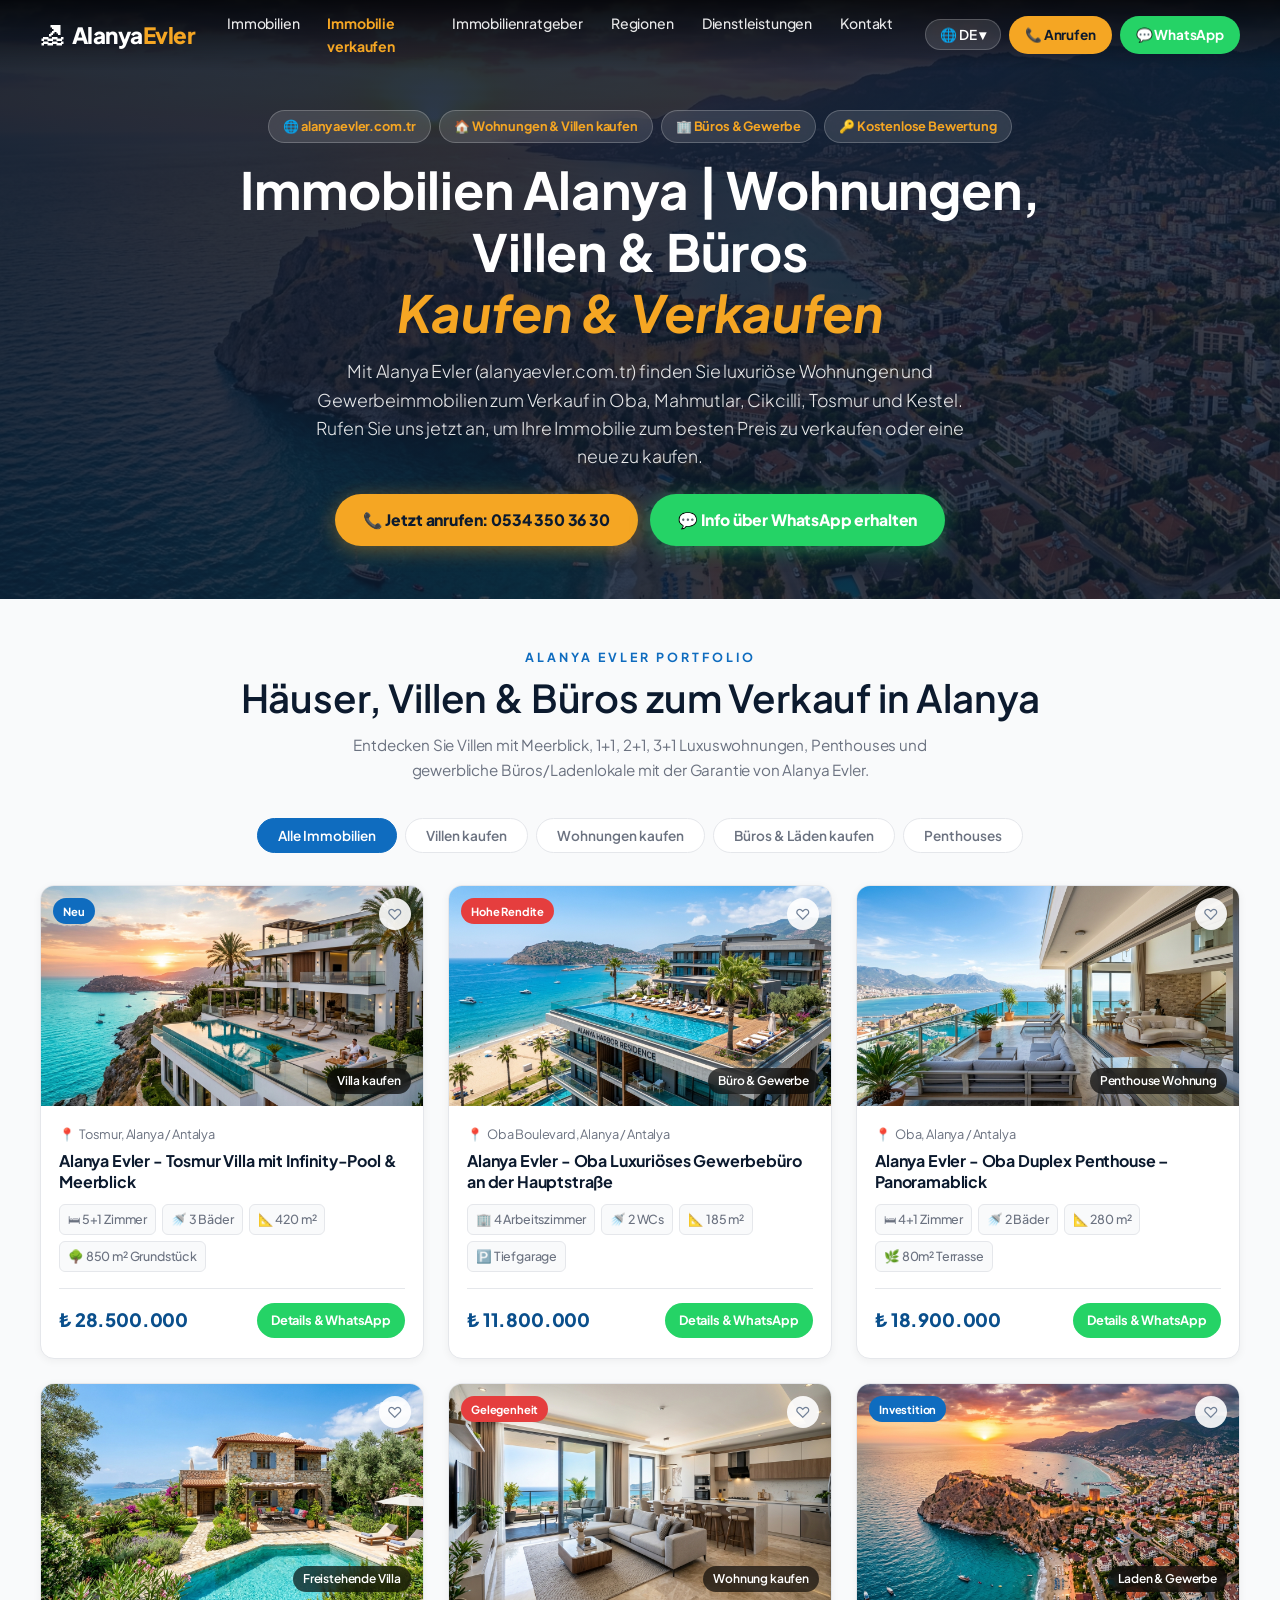
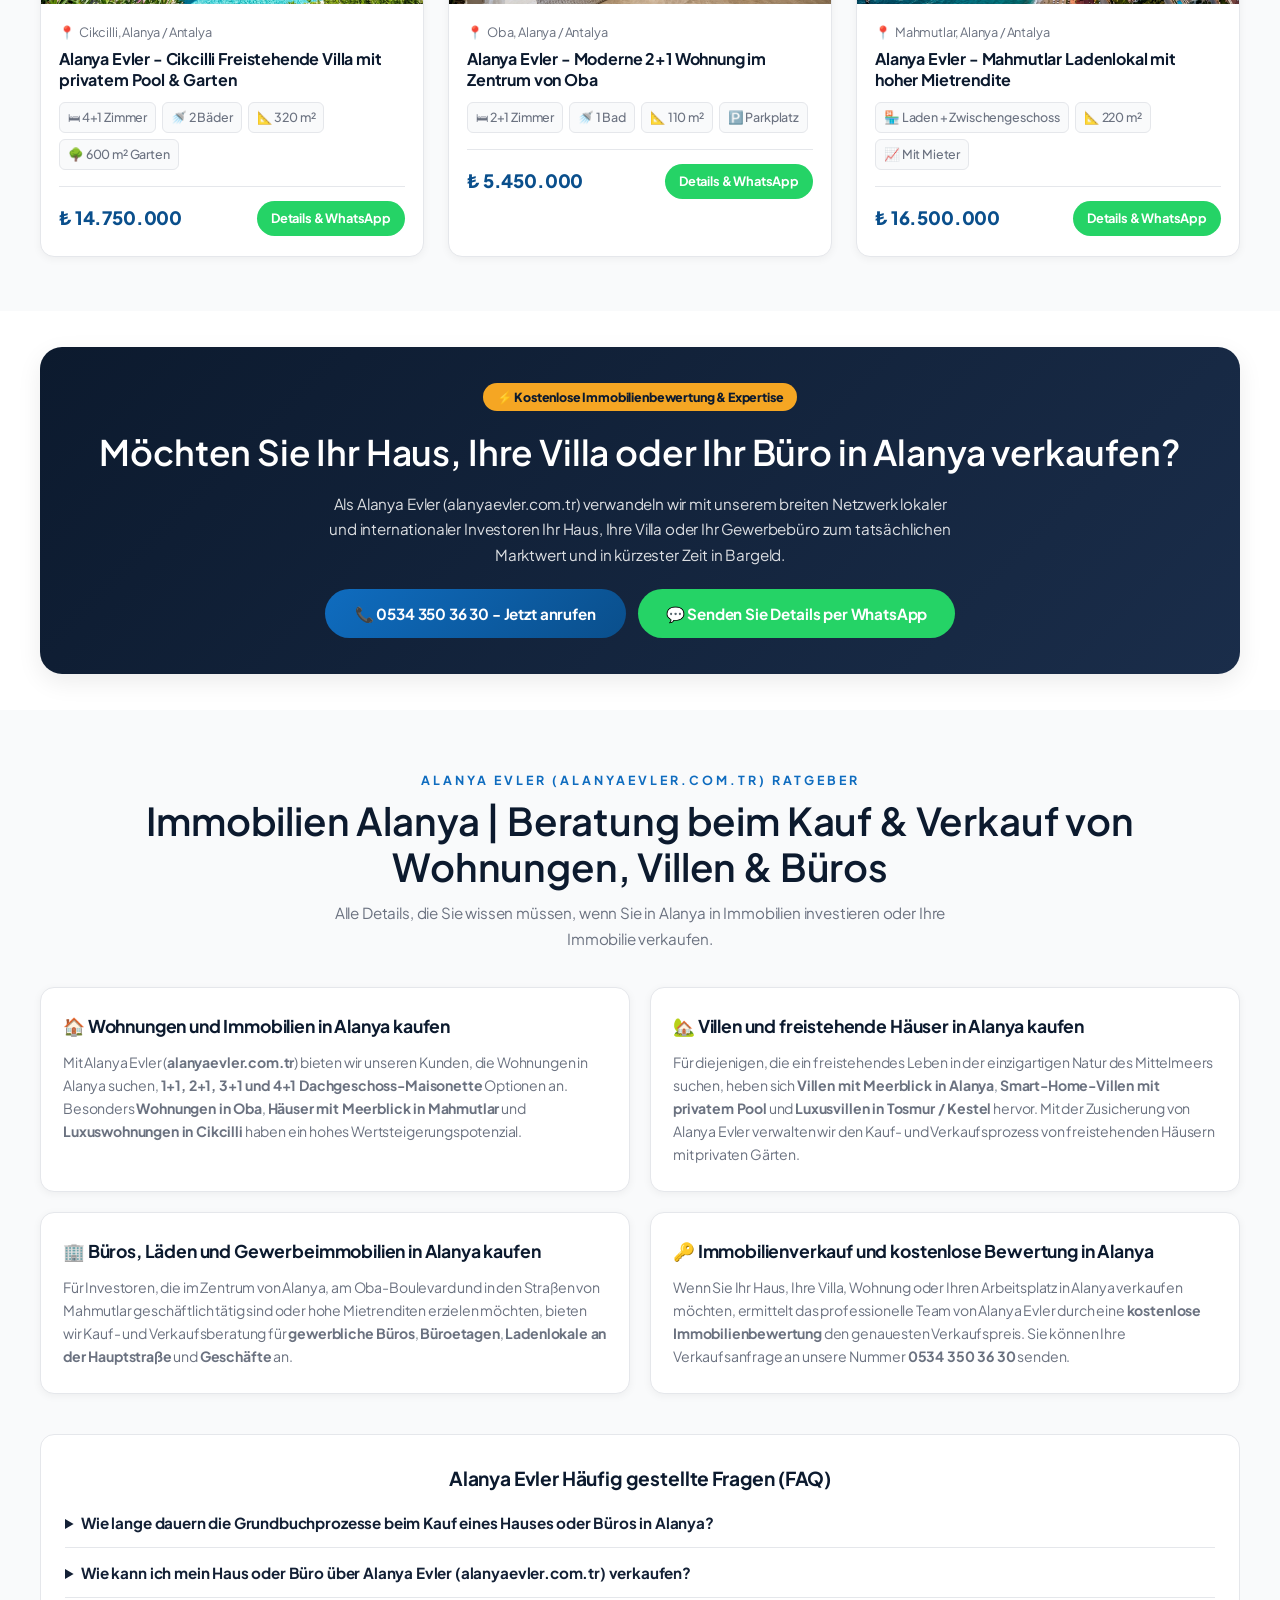
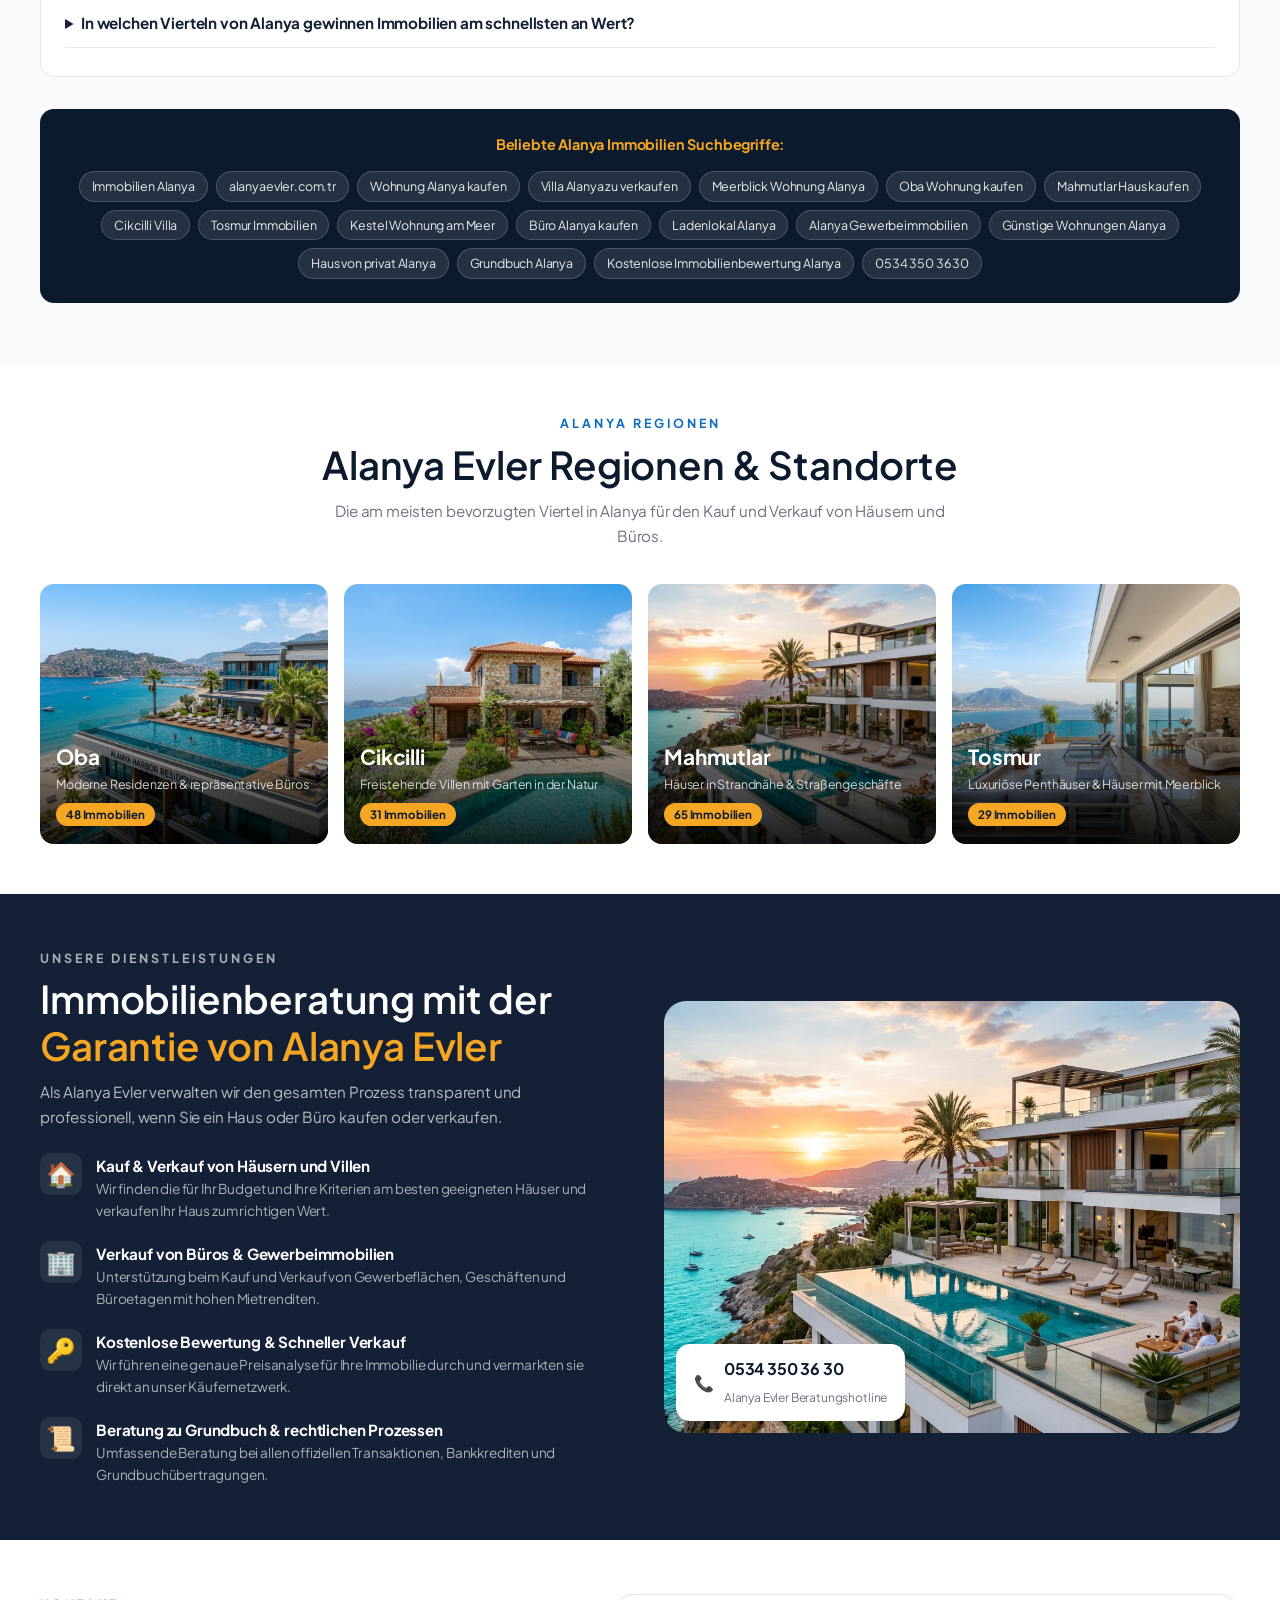
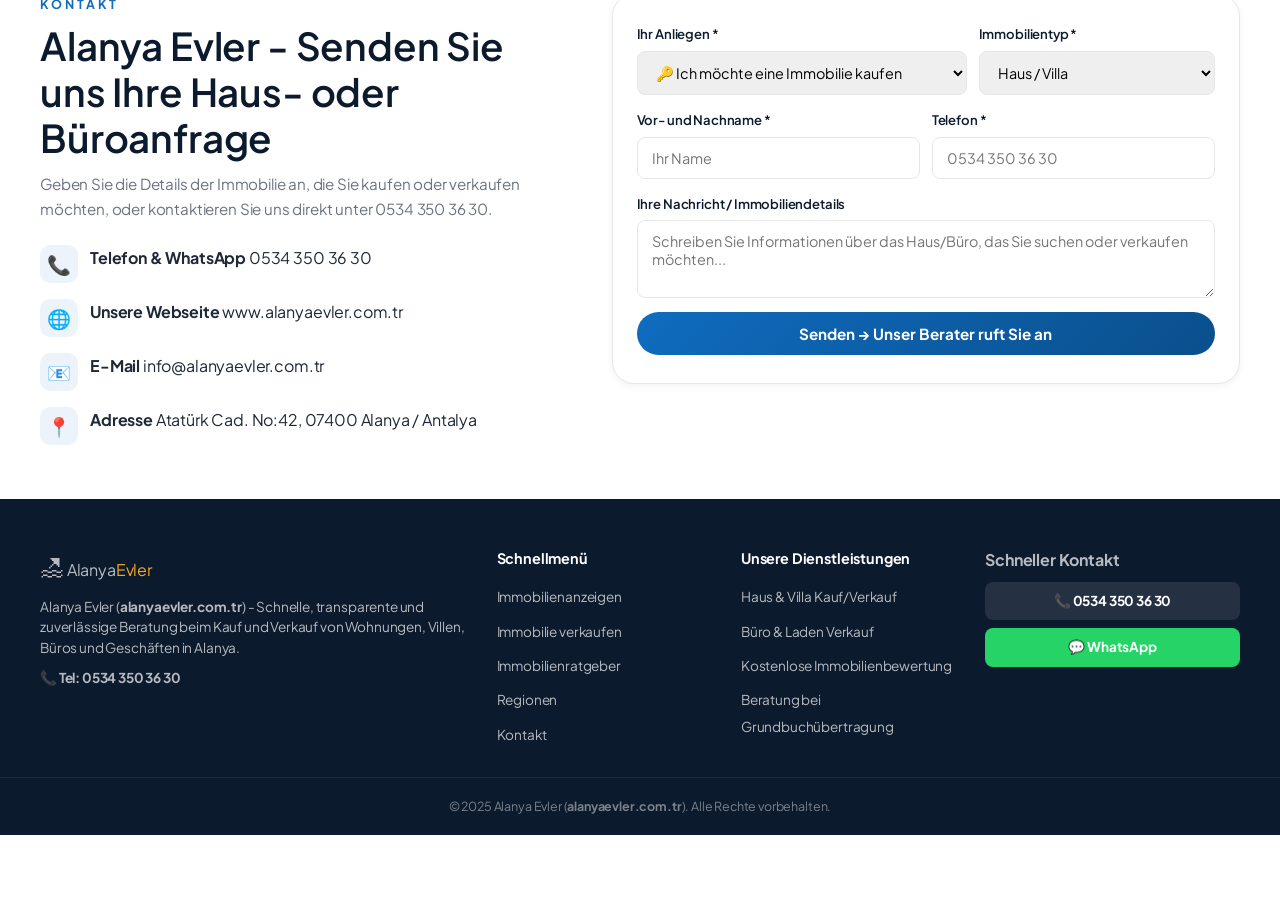
==== de/index.html @ 282ce791 "Fix domain name to alanyaevler.com.tr and add EN, RU, DE language pages" ====
<!DOCTYPE html>
<html lang="de">
<head>
  <meta charset="UTF-8" />
  <meta name="viewport" content="width=device-width, initial-scale=1.0" />

  <!-- SEO Meta Tags -->
  <title>Immobilien Alanya | Wohnungen, Villen & Büros zum Verkauf – alanyaevler.com.tr</title>
  <meta name="description" content="Immobilien Alanya (alanyaevler.com.tr) - Kaufen und Verkaufen von Wohnungen, Villen mit Meerblick, Penthouses und gewerblichen Büros in Alanya. Kontaktieren Sie uns unter 0534 350 36 30, um Ihre Immobilie zum besten Preis zu verkaufen oder ein neues Zuhause zu kaufen." />
  <meta name="keywords" content="Immobilien Alanya, alanyaevler.com.tr, Wohnung Alanya kaufen, Villa Alanya zu verkaufen, Meerblick Wohnung Alanya, Immobilien Türkei kaufen, Haus in Alanya kaufen, Büro Alanya kaufen, Ladenlokal Alanya, Oba Wohnung kaufen, Mahmutlar Immobilien, Cikcilli Villa, Tosmur Luxuswohnung, Kestel Meerblick Villa, Immobilienmakler Alanya, günstige Immobilien Alanya, Anlageimmobilien Türkei, Strandresidenz Alanya, Grundbuchamt Beratung Alanya, kostenlose Immobilienbewertung, 0534 350 36 30" />
  <meta name="author" content="Alanya Evler" />
  <meta name="robots" content="index, follow, max-image-preview:large, max-snippet:-1, max-video-preview:-1" />
  <meta name="google-site-verification" content="SbpFuB-q7W7WU42CqfBKwYfPBu1md57FYNaONwI0_yk" />
  <link rel="canonical" href="https://www.alanyaevler.com.tr/de/" />

  <!-- Hreflang Tags for Multilingual SEO -->
  <link rel="alternate" hreflang="tr" href="https://www.alanyaevler.com.tr/" />
  <link rel="alternate" hreflang="en" href="https://www.alanyaevler.com.tr/en/" />
  <link rel="alternate" hreflang="ru" href="https://www.alanyaevler.com.tr/ru/" />
  <link rel="alternate" hreflang="de" href="https://www.alanyaevler.com.tr/de/" />
  <link rel="alternate" hreflang="x-default" href="https://www.alanyaevler.com.tr/" />

  <!-- Open Graph / Facebook / WhatsApp -->
  <meta property="og:type" content="website" />
  <meta property="og:locale" content="de_DE" />
  <meta property="og:url" content="https://www.alanyaevler.com.tr/de/" />
  <meta property="og:site_name" content="Alanya Evler" />
  <meta property="og:title" content="Immobilien Alanya | Wohnungen, Villen & Büros zum Verkauf" />
  <meta property="og:description" content="Alanya Evler (alanyaevler.com.tr) - Die zuverlässigste Marke für den Kauf und Verkauf von Villen mit Meerblick, Wohnungen und gewerblichen Büros in Alanya. Tel: 0534 350 36 30" />
  <meta property="og:image" content="https://www.alanyaevler.com.tr/images/hero_banner.jpg" />

  <!-- Twitter Card -->
  <meta name="twitter:card" content="summary_large_image" />
  <meta name="twitter:title" content="Immobilien Alanya | Kauf & Verkauf von Wohnungen, Villen & Büros" />
  <meta name="twitter:description" content="Alanya Evler (alanyaevler.com.tr) Beratung für den Kauf und Verkauf von Immobilien. 0534 350 36 30" />
  <meta name="twitter:image" content="https://www.alanyaevler.com.tr/images/hero_banner.jpg" />

  <!-- Schema.org RealEstateAgent & FAQPage Structured Data -->
  <script type="application/ld+json">
  [
    {
      "@context": "https://schema.org",
      "@type": "RealEstateAgent",
      "@id": "https://www.alanyaevler.com.tr/#organization",
      "name": "Alanya Evler",
      "url": "https://www.alanyaevler.com.tr/de/",
      "logo": "https://www.alanyaevler.com.tr/images/hero_banner.jpg",
      "image": "https://www.alanyaevler.com.tr/images/hero_banner.jpg",
      "telephone": "+90 534 350 36 30",
      "email": "info@alanyaevler.com.tr",
      "priceRange": "₺₺₺",
      "address": {
        "@type": "PostalAddress",
        "streetAddress": "Atatürk Cad. No:42",
        "addressLocality": "Alanya",
        "addressRegion": "Antalya",
        "postalCode": "07400",
        "addressCountry": "TR"
      },
      "geo": {
        "@type": "GeoCoordinates",
        "latitude": "36.543750",
        "longitude": "31.999820"
      },
      "areaServed": [
        "Alanya", "Oba", "Mahmutlar", "Çıkçıllı", "Tosmur", "Kestel", "Kargıcak", "Avsallar", "Konaklı"
      ],
      "openingHoursSpecification": {
        "@type": "OpeningHoursSpecification",
        "dayOfWeek": ["Monday", "Tuesday", "Wednesday", "Thursday", "Friday", "Saturday"],
        "opens": "09:00",
        "closes": "19:00"
      }
    },
    {
      "@context": "https://schema.org",
      "@type": "FAQPage",
      "mainEntity": [
        {
          "@type": "Question",
          "name": "Wie kann ich meine Wohnung oder mein Büro in Alanya am schnellsten verkaufen?",
          "acceptedAnswer": {
            "@type": "Answer",
            "text": "Als Alanya Evler (alanyaevler.com.tr) bieten wir eine kostenlose Immobilienbewertung an und präsentieren Ihre Immobilie unserem großen Käuferportfolio zum richtigen Preis. Sie können uns unter 0534 350 36 30 oder per WhatsApp für weitere Details kontaktieren."
          }
        },
        {
          "@type": "Question",
          "name": "Welche Regionen in Alanya sind für Investitionen vorteilhaft?",
          "acceptedAnswer": {
            "@type": "Answer",
            "text": "Die Regionen Oba, Mahmutlar, Tosmur, Cikcilli und Kestel gehören aufgrund ihrer hohen Mietrenditen und Wertsteigerungspotenziale zu den bevorzugtesten Investitionsregionen im Portfolio von Alanya Evler."
          }
        },
        {
          "@type": "Question",
          "name": "Gibt es gewerbliche Büros und Ladenlokale in Alanya zu kaufen?",
          "acceptedAnswer": {
            "@type": "Answer",
            "text": "Ja, als Alanya Evler bieten wir Kauf- und Verkaufsberatung für Ladenlokale, Büroetagen und gewerbliche Büros mit hohen Mietrenditen im Zentrum von Alanya, am Oba-Boulevard und in den Straßen von Mahmutlar an."
          }
        }
      ]
    }
  ]
  </script>

  <!-- Google Fonts: Plus Jakarta Sans & Inter for professional warm readability -->
  <link rel="preconnect" href="https://fonts.googleapis.com" />
  <link rel="preconnect" href="https://fonts.gstatic.com" crossorigin />
  <link href="https://fonts.googleapis.com/css2?family=Plus+Jakarta+Sans:ital,wght@0,300;0,400;0,500;0,600;0,700;0,800;1,400;1,600&family=Inter:wght@400;500;600;700&display=swap" rel="stylesheet" />

  <link rel="stylesheet" href="../style.css" />
</head>
<body>

  <!-- ===== NAVBAR ===== -->
  <header class="navbar" id="navbar">
    <div class="nav-container">
      <a href="/de/" class="logo" id="logo-link" aria-label="Alanya Evler Startseite">
        <span class="logo-icon">🏖</span>
        <span class="logo-text">Alanya<span class="logo-accent">Evler</span></span>
      </a>

      <nav class="nav-links" id="nav-links" aria-label="Hauptnavigation">
        <a href="#ilanlar" class="nav-link">Immobilien</a>
        <a href="#mulk-sat" class="nav-link highlight-link">Immobilie verkaufen</a>
        <a href="#seo-rehber" class="nav-link">Immobilienratgeber</a>
        <a href="#bolgeler" class="nav-link">Regionen</a>
        <a href="#hizmetler" class="nav-link">Dienstleistungen</a>
        <a href="#iletisim" class="nav-link">Kontakt</a>
      </nav>

      <div class="nav-actions">
        <div class="lang-switcher" id="lang-switcher">
          <button class="lang-btn" aria-label="Sprache wählen" aria-expanded="false">🌐 DE ▾</button>
          <div class="lang-dropdown">
            <a href="/" class="lang-option">🇹🇷 Türkçe</a>
            <a href="/en/" class="lang-option">🇬🇧 English</a>
            <a href="/ru/" class="lang-option">🇷🇺 Русский</a>
            <a href="/de/" class="lang-option active">🇩🇪 Deutsch</a>
          </div>
        </div>
        <a href="tel:+905343503630" class="nav-cta nav-cta-call" id="nav-call-btn" aria-label="Jetzt anrufen">
          📞 Anrufen
        </a>
        <a href="https://wa.me/905343503630?text=Hallo,%20ich%20m%C3%B6chte%20Informationen%20%C3%BCber%20Immobilien%20bei%20Alanya%20Evler%20erhalten." class="nav-cta nav-cta-wp" id="nav-wp-btn" target="_blank" rel="noopener noreferrer" aria-label="WhatsApp Kontakt">
          💬 WhatsApp
        </a>
      </div>

      <button class="hamburger" id="hamburger-btn" aria-label="Menü" aria-expanded="false">
        <span></span><span></span><span></span>
      </button>
    </div>
  </header>

  <!-- ===== HERO (COMPACT & CLEAN) ===== -->
  <section class="hero hero-compact" id="hero" aria-label="Hauptbanner">
    <div class="hero-bg">
      <img src="../images/hero_banner.jpg" alt="Alanya Evler alanyaevler.com.tr Wohnungen und Villen zu verkaufen Immobilienberatung" class="hero-img" loading="eager" />
      <div class="hero-overlay"></div>
    </div>

    <div class="hero-content">
      <div class="hero-tags">
        <span class="hero-tag">🌐 alanyaevler.com.tr</span>
        <span class="hero-tag">🏠 Wohnungen & Villen kaufen</span>
        <span class="hero-tag">🏢 Büros & Gewerbe</span>
        <span class="hero-tag">🔑 Kostenlose Bewertung</span>
      </div>

      <h1 class="hero-title">Immobilien Alanya | Wohnungen, Villen & Büros<br><em>Kaufen & Verkaufen</em></h1>
      <p class="hero-subtitle">Mit Alanya Evler (alanyaevler.com.tr) finden Sie luxuriöse Wohnungen und Gewerbeimmobilien zum Verkauf in Oba, Mahmutlar, Cikcilli, Tosmur und Kestel. Rufen Sie uns jetzt an, um Ihre Immobilie zum besten Preis zu verkaufen oder eine neue zu kaufen.</p>

      <!-- Hero Quick Contact Buttons -->
      <div class="hero-quick-btns">
        <a href="tel:+905343503630" class="btn-hero-call" id="hero-call-btn">
          📞 Jetzt anrufen: 0534 350 36 30
        </a>
        <a href="https://wa.me/905343503630?text=Hallo,%20ich%20m%C3%B6chte%20Informationen%20%C3%BCber%20Immobilien%20bei%20Alanya%20Evler%20erhalten." class="btn-hero-wp" id="hero-wp-btn" target="_blank" rel="noopener noreferrer">
          💬 Info über WhatsApp erhalten
        </a>
      </div>
    </div>
  </section>

  <!-- ===== FEATURED LISTINGS ===== -->
  <section class="listings-section" id="ilanlar" aria-label="Ausgewählte Immobilien">
    <div class="container">
      <div class="section-header">
        <p class="section-eyebrow">Alanya Evler Portfolio</p>
        <h2 class="section-title">Häuser, Villen & Büros zum Verkauf in Alanya</h2>
        <p class="section-desc">Entdecken Sie Villen mit Meerblick, 1+1, 2+1, 3+1 Luxuswohnungen, Penthouses und gewerbliche Büros/Ladenlokale mit der Garantie von Alanya Evler.</p>
      </div>

      <div class="filter-bar" role="tablist" aria-label="Immobilien Filter">
        <button class="filter-btn active" data-filter="all" role="tab" aria-selected="true" id="filter-all">Alle Immobilien</button>
        <button class="filter-btn" data-filter="villa" role="tab" aria-selected="false" id="filter-villa">Villen kaufen</button>
        <button class="filter-btn" data-filter="daire" role="tab" aria-selected="false" id="filter-daire">Wohnungen kaufen</button>
        <button class="filter-btn" data-filter="ofis" role="tab" aria-selected="false" id="filter-ofis">Büros & Läden kaufen</button>
        <button class="filter-btn" data-filter="penthouse" role="tab" aria-selected="false" id="filter-penthouse">Penthouses</button>
      </div>

      <div class="listings-grid" id="listings-grid">

        <!-- Listing 1: Villa -->
        <article class="listing-card" data-type="villa" itemscope itemtype="https://schema.org/Accommodation">
          <div class="card-img-wrap">
            <img src="../images/villa_deniz.jpg" alt="Alanya Evler Tosmur luxuriöse freistehende Villa mit Meerblick zu verkaufen" class="card-img" loading="lazy" itemprop="image" />
            <span class="card-badge badge-new">Neu</span>
            <span class="card-type">Villa kaufen</span>
            <button class="card-fav" aria-label="Zu Favoriten hinzufügen" data-id="1">♡</button>
          </div>
          <div class="card-body">
            <div class="card-location" itemprop="address">
              <span class="pin">📍</span> Tosmur, Alanya / Antalya
            </div>
            <h3 class="card-title" itemprop="name">Alanya Evler - Tosmur Villa mit Infinity-Pool & Meerblick</h3>
            <div class="card-features">
              <span class="feat-item">🛏 5+1 Zimmer</span>
              <span class="feat-item">🚿 3 Bäder</span>
              <span class="feat-item">📐 420 m²</span>
              <span class="feat-item">🌳 850 m² Grundstück</span>
            </div>
            <div class="card-footer">
              <span class="card-price" itemprop="price">₺ 28.500.000</span>
              <a href="https://wa.me/905343503630?text=Hallo,%20ich%20m%C3%B6chte%20Informationen%20%C3%BCber%20Immobilien%20bei%20Alanya%20Evler%20erhalten." target="_blank" rel="noopener noreferrer" class="card-btn" aria-label="Info über WhatsApp">Details & WhatsApp</a>
            </div>
          </div>
        </article>

        <!-- Listing 2: Ofis & İşyeri -->
        <article class="listing-card" data-type="ofis" itemscope itemtype="https://schema.org/Accommodation">
          <div class="card-img-wrap">
            <img src="../images/rezidans.jpg" alt="Alanya Evler Oba Boulevard gewerbliches Luxusbüro zu verkaufen" class="card-img" loading="lazy" itemprop="image" />
            <span class="card-badge badge-hot">Hohe Rendite</span>
            <span class="card-type">Büro & Gewerbe</span>
            <button class="card-fav" aria-label="Zu Favoriten hinzufügen" data-id="2">♡</button>
          </div>
          <div class="card-body">
            <div class="card-location" itemprop="address">
              <span class="pin">📍</span> Oba Boulevard, Alanya / Antalya
            </div>
            <h3 class="card-title" itemprop="name">Alanya Evler - Oba Luxuriöses Gewerbebüro an der Hauptstraße</h3>
            <div class="card-features">
              <span class="feat-item">🏢 4 Arbeitszimmer</span>
              <span class="feat-item">🚿 2 WCs</span>
              <span class="feat-item">📐 185 m²</span>
              <span class="feat-item">🅿️ Tiefgarage</span>
            </div>
            <div class="card-footer">
              <span class="card-price" itemprop="price">₺ 11.800.000</span>
              <a href="https://wa.me/905343503630?text=Hallo,%20ich%20m%C3%B6chte%20Informationen%20%C3%BCber%20Immobilien%20bei%20Alanya%20Evler%20erhalten." target="_blank" rel="noopener noreferrer" class="card-btn" aria-label="Info über WhatsApp">Details & WhatsApp</a>
            </div>
          </div>
        </article>

        <!-- Listing 3: Penthouse -->
        <article class="listing-card" data-type="penthouse" itemscope itemtype="https://schema.org/Accommodation">
          <div class="card-img-wrap">
            <img src="../images/penthouse.jpg" alt="Alanya Evler Oba Penthouse mit Panoramablick auf Meer und Berge zu verkaufen" class="card-img" loading="lazy" itemprop="image" />
            <span class="card-type">Penthouse Wohnung</span>
            <button class="card-fav" aria-label="Zu Favoriten hinzufügen" data-id="3">♡</button>
          </div>
          <div class="card-body">
            <div class="card-location" itemprop="address">
              <span class="pin">📍</span> Oba, Alanya / Antalya
            </div>
            <h3 class="card-title" itemprop="name">Alanya Evler - Oba Duplex Penthouse – Panoramablick</h3>
            <div class="card-features">
              <span class="feat-item">🛏 4+1 Zimmer</span>
              <span class="feat-item">🚿 2 Bäder</span>
              <span class="feat-item">📐 280 m²</span>
              <span class="feat-item">🌿 80m² Terrasse</span>
            </div>
            <div class="card-footer">
              <span class="card-price" itemprop="price">₺ 18.900.000</span>
              <a href="https://wa.me/905343503630?text=Hallo,%20ich%20m%C3%B6chte%20Informationen%20%C3%BCber%20Immobilien%20bei%20Alanya%20Evler%20erhalten." target="_blank" rel="noopener noreferrer" class="card-btn" aria-label="Info über WhatsApp">Details & WhatsApp</a>
            </div>
          </div>
        </article>

        <!-- Listing 4: Bahçeli Villa -->
        <article class="listing-card" data-type="villa" itemscope itemtype="https://schema.org/Accommodation">
          <div class="card-img-wrap">
            <img src="../images/bahceli_villa.jpg" alt="Alanya Evler Cikcilli freistehende Villa mit Garten und Pool zu verkaufen" class="card-img" loading="lazy" itemprop="image" />
            <span class="card-type">Freistehende Villa</span>
            <button class="card-fav" aria-label="Zu Favoriten hinzufügen" data-id="4">♡</button>
          </div>
          <div class="card-body">
            <div class="card-location" itemprop="address">
              <span class="pin">📍</span> Cikcilli, Alanya / Antalya
            </div>
            <h3 class="card-title" itemprop="name">Alanya Evler - Cikcilli Freistehende Villa mit privatem Pool & Garten</h3>
            <div class="card-features">
              <span class="feat-item">🛏 4+1 Zimmer</span>
              <span class="feat-item">🚿 2 Bäder</span>
              <span class="feat-item">📐 320 m²</span>
              <span class="feat-item">🌳 600 m² Garten</span>
            </div>
            <div class="card-footer">
              <span class="card-price" itemprop="price">₺ 14.750.000</span>
              <a href="https://wa.me/905343503630?text=Hallo,%20ich%20m%C3%B6chte%20Informationen%20%C3%BCber%20Immobilien%20bei%20Alanya%20Evler%20erhalten." target="_blank" rel="noopener noreferrer" class="card-btn" aria-label="Info über WhatsApp">Details & WhatsApp</a>
            </div>
          </div>
        </article>

        <!-- Listing 5: Daire -->
        <article class="listing-card" data-type="daire" itemscope itemtype="https://schema.org/Accommodation">
          <div class="card-img-wrap">
            <img src="../images/daire_oba.jpg" alt="Alanya Evler Oba 2+1 moderne Wohnung zu verkaufen günstige Immobilien" class="card-img" loading="lazy" itemprop="image" />
            <span class="card-badge badge-hot">Gelegenheit</span>
            <span class="card-type">Wohnung kaufen</span>
            <button class="card-fav" aria-label="Zu Favoriten hinzufügen" data-id="5">♡</button>
          </div>
          <div class="card-body">
            <div class="card-location" itemprop="address">
              <span class="pin">📍</span> Oba, Alanya / Antalya
            </div>
            <h3 class="card-title" itemprop="name">Alanya Evler - Moderne 2+1 Wohnung im Zentrum von Oba</h3>
            <div class="card-features">
              <span class="feat-item">🛏 2+1 Zimmer</span>
              <span class="feat-item">🚿 1 Bad</span>
              <span class="feat-item">📐 110 m²</span>
              <span class="feat-item">🅿️ Parkplatz</span>
            </div>
            <div class="card-footer">
              <span class="card-price" itemprop="price">₺ 5.450.000</span>
              <a href="https://wa.me/905343503630?text=Hallo,%20ich%20m%C3%B6chte%20Informationen%20%C3%BCber%20Immobilien%20bei%20Alanya%20Evler%20erhalten." target="_blank" rel="noopener noreferrer" class="card-btn" aria-label="Info über WhatsApp">Details & WhatsApp</a>
            </div>
          </div>
        </article>

        <!-- Listing 6: Ofis & Dükkan 2 -->
        <article class="listing-card" data-type="ofis" itemscope itemtype="https://schema.org/Accommodation">
          <div class="card-img-wrap">
            <img src="../images/hero_banner.jpg" alt="Alanya Evler Mahmutlar Ladenlokal an der Hauptstraße zu verkaufen Gewerbeimmobilie" class="card-img" loading="lazy" itemprop="image" />
            <span class="card-badge badge-new">Investition</span>
            <span class="card-type">Laden & Gewerbe</span>
            <button class="card-fav" aria-label="Zu Favoriten hinzufügen" data-id="6">♡</button>
          </div>
          <div class="card-body">
            <div class="card-location" itemprop="address">
              <span class="pin">📍</span> Mahmutlar, Alanya / Antalya
            </div>
            <h3 class="card-title" itemprop="name">Alanya Evler - Mahmutlar Ladenlokal mit hoher Mietrendite</h3>
            <div class="card-features">
              <span class="feat-item">🏪 Laden + Zwischengeschoss</span>
              <span class="feat-item">📐 220 m²</span>
              <span class="feat-item">📈 Mit Mieter</span>
            </div>
            <div class="card-footer">
              <span class="card-price" itemprop="price">₺ 16.500.000</span>
              <a href="https://wa.me/905343503630?text=Hallo,%20ich%20m%C3%B6chte%20Informationen%20%C3%BCber%20Immobilien%20bei%20Alanya%20Evler%20erhalten." target="_blank" rel="noopener noreferrer" class="card-btn" aria-label="Info über WhatsApp">Details & WhatsApp</a>
            </div>
          </div>
        </article>

      </div>
    </div>
  </section>

  <!-- ===== SELL YOUR PROPERTY BANNER ===== -->
  <section class="mulk-sat-section" id="mulk-sat" aria-label="Verkaufen Sie Ihre Immobilie">
    <div class="container">
      <div class="sell-banner">
        <div class="sell-banner-content">
          <span class="sell-badge">⚡ Kostenlose Immobilienbewertung & Expertise</span>
          <h2 class="sell-title">Möchten Sie Ihr Haus, Ihre Villa oder Ihr Büro in Alanya verkaufen?</h2>
          <p class="sell-desc">Als Alanya Evler (alanyaevler.com.tr) verwandeln wir mit unserem breiten Netzwerk lokaler und internationaler Investoren Ihr Haus, Ihre Villa oder Ihr Gewerbebüro zum tatsächlichen Marktwert und in kürzester Zeit in Bargeld.</p>
          <div class="sell-actions">
            <a href="tel:+905343503630" class="btn-primary sell-btn-call">
              📞 0534 350 36 30 - Jetzt anrufen
            </a>
            <a href="https://wa.me/905343503630?text=Hallo,%20ich%20m%C3%B6chte%20Informationen%20%C3%BCber%20Immobilien%20bei%20Alanya%20Evler%20erhalten." target="_blank" rel="noopener noreferrer" class="btn-secondary sell-btn-wp">
              💬 Senden Sie Details per WhatsApp
            </a>
          </div>
        </div>
      </div>
    </div>
  </section>

  <!-- ===== EXTENSIVE SEO REHBER & KEYWORD HUB SECTION ===== -->
  <section class="seo-guide-section" id="seo-rehber" aria-label="Alanya Immobilienratgeber">
    <div class="container">
      <div class="section-header">
        <p class="section-eyebrow">Alanya Evler (alanyaevler.com.tr) Ratgeber</p>
        <h2 class="section-title">Immobilien Alanya | Beratung beim Kauf & Verkauf von Wohnungen, Villen & Büros</h2>
        <p class="section-desc">Alle Details, die Sie wissen müssen, wenn Sie in Alanya in Immobilien investieren oder Ihre Immobilie verkaufen.</p>
      </div>

      <div class="seo-grid">
        <article class="seo-card">
          <h3>🏠 Wohnungen und Immobilien in Alanya kaufen</h3>
          <p>Mit Alanya Evler (<strong>alanyaevler.com.tr</strong>) bieten wir unseren Kunden, die Wohnungen in Alanya suchen, <strong>1+1, 2+1, 3+1 und 4+1 Dachgeschoss-Maisonette</strong> Optionen an. Besonders <strong>Wohnungen in Oba</strong>, <strong>Häuser mit Meerblick in Mahmutlar</strong> und <strong>Luxuswohnungen in Cikcilli</strong> haben ein hohes Wertsteigerungspotenzial.</p>
        </article>

        <article class="seo-card">
          <h3>🏡 Villen und freistehende Häuser in Alanya kaufen</h3>
          <p>Für diejenigen, die ein freistehendes Leben in der einzigartigen Natur des Mittelmeers suchen, heben sich <strong>Villen mit Meerblick in Alanya</strong>, <strong>Smart-Home-Villen mit privatem Pool</strong> und <strong>Luxusvillen in Tosmur / Kestel</strong> hervor. Mit der Zusicherung von Alanya Evler verwalten wir den Kauf- und Verkaufsprozess von freistehenden Häusern mit privaten Gärten.</p>
        </article>

        <article class="seo-card">
          <h3>🏢 Büros, Läden und Gewerbeimmobilien in Alanya kaufen</h3>
          <p>Für Investoren, die im Zentrum von Alanya, am Oba-Boulevard und in den Straßen von Mahmutlar geschäftlich tätig sind oder hohe Mietrenditen erzielen möchten, bieten wir Kauf- und Verkaufsberatung für <strong>gewerbliche Büros</strong>, <strong>Büroetagen</strong>, <strong>Ladenlokale an der Hauptstraße</strong> und <strong>Geschäfte</strong> an.</p>
        </article>

        <article class="seo-card">
          <h3>🔑 Immobilienverkauf und kostenlose Bewertung in Alanya</h3>
          <p>Wenn Sie Ihr Haus, Ihre Villa, Wohnung oder Ihren Arbeitsplatz in Alanya verkaufen möchten, ermittelt das professionelle Team von Alanya Evler durch eine <strong>kostenlose Immobilienbewertung</strong> den genauesten Verkaufspreis. Sie können Ihre Verkaufsanfrage an unsere Nummer <strong>0534 350 36 30</strong> senden.</p>
        </article>
      </div>

      <!-- FAQ Section -->
      <div class="seo-faq">
        <h3 class="faq-title">Alanya Evler Häufig gestellte Fragen (FAQ)</h3>
        <div class="faq-list">
          <details class="faq-item">
            <summary><strong>Wie lange dauern die Grundbuchprozesse beim Kauf eines Hauses oder Büros in Alanya?</strong></summary>
            <p>Wenn die Dokumente vollständig sind, werden die Grundbuchübertragungstransaktionen im Grundbuchamt Alanya mit der Beratung von Alanya Evler innerhalb von 1 bis 3 Werktagen abgeschlossen.</p>
          </details>
          <details class="faq-item">
            <summary><strong>Wie kann ich mein Haus oder Büro über Alanya Evler (alanyaevler.com.tr) verkaufen?</strong></summary>
            <p>Sie können uns unter der Telefonnummer 0534 350 36 30 anrufen oder den Standort und Fotos Ihrer Immobilie über WhatsApp senden. Nach einer kostenlosen Bewertung bringen wir Ihre Immobilie mit unseren Käufern zusammen.</p>
          </details>
          <details class="faq-item">
            <summary><strong>In welchen Vierteln von Alanya gewinnen Immobilien am schnellsten an Wert?</strong></summary>
            <p>Die Regionen Oba, Mahmutlar, Cikcilli, Tosmur und Kestel sind die sich am schnellsten entwickelnden Standorte in Alanya, deren Investitionswert stetig steigt.</p>
          </details>
        </div>
      </div>

      <!-- Keyword Tags Cloud for SEO -->
      <div class="seo-tags-cloud">
        <h4>Beliebte Alanya Immobilien Suchbegriffe:</h4>
        <div class="tags-wrapper">
          <span class="tag">Immobilien Alanya</span>
          <span class="tag">alanyaevler.com.tr</span>
          <span class="tag">Wohnung Alanya kaufen</span>
          <span class="tag">Villa Alanya zu verkaufen</span>
          <span class="tag">Meerblick Wohnung Alanya</span>
          <span class="tag">Oba Wohnung kaufen</span>
          <span class="tag">Mahmutlar Haus kaufen</span>
          <span class="tag">Cikcilli Villa</span>
          <span class="tag">Tosmur Immobilien</span>
          <span class="tag">Kestel Wohnung am Meer</span>
          <span class="tag">Büro Alanya kaufen</span>
          <span class="tag">Ladenlokal Alanya</span>
          <span class="tag">Alanya Gewerbeimmobilien</span>
          <span class="tag">Günstige Wohnungen Alanya</span>
          <span class="tag">Haus von privat Alanya</span>
          <span class="tag">Grundbuch Alanya</span>
          <span class="tag">Kostenlose Immobilienbewertung Alanya</span>
          <span class="tag">0534 350 36 30</span>
        </div>
      </div>

    </div>
  </section>

  <!-- ===== BOLGELER ===== -->
  <section class="bolgeler-section" id="bolgeler" aria-label="Regionen">
    <div class="container">
      <div class="section-header">
        <p class="section-eyebrow">Alanya Regionen</p>
        <h2 class="section-title">Alanya Evler Regionen & Standorte</h2>
        <p class="section-desc">Die am meisten bevorzugten Viertel in Alanya für den Kauf und Verkauf von Häusern und Büros.</p>
      </div>

      <div class="bolgeler-grid">
        <div class="bolge-card" id="bolge-oba" tabindex="0" aria-label="Region Oba">
          <div class="bolge-img-wrap">
            <img src="../images/rezidans.jpg" alt="Oba Alanya Immobilien Wohnungen und Luxusresidenzen" class="bolge-img" loading="lazy"/>
            <div class="bolge-overlay">
              <h3 class="bolge-name">Oba</h3>
              <p class="bolge-desc">Moderne Residenzen & repräsentative Büros</p>
              <span class="bolge-count">48 Immobilien</span>
            </div>
          </div>
        </div>

        <div class="bolge-card" id="bolge-cikcilli" tabindex="0" aria-label="Region Cikcilli">
          <div class="bolge-img-wrap">
            <img src="../images/bahceli_villa.jpg" alt="Cikcilli Alanya Immobilien Villen mit Garten" class="bolge-img" loading="lazy"/>
            <div class="bolge-overlay">
              <h3 class="bolge-name">Cikcilli</h3>
              <p class="bolge-desc">Freistehende Villen mit Garten in der Natur</p>
              <span class="bolge-count">31 Immobilien</span>
            </div>
          </div>
        </div>

        <div class="bolge-card" id="bolge-mahmutlar" tabindex="0" aria-label="Region Mahmutlar">
          <div class="bolge-img-wrap">
            <img src="../images/villa_deniz.jpg" alt="Mahmutlar Alanya Immobilien Wohnungen und Geschäfte" class="bolge-img" loading="lazy"/>
            <div class="bolge-overlay">
              <h3 class="bolge-name">Mahmutlar</h3>
              <p class="bolge-desc">Häuser in Strandnähe & Straßengeschäfte</p>
              <span class="bolge-count">65 Immobilien</span>
            </div>
          </div>
        </div>

        <div class="bolge-card" id="bolge-tosmur" tabindex="0" aria-label="Region Tosmur">
          <div class="bolge-img-wrap">
            <img src="../images/penthouse.jpg" alt="Tosmur Alanya Immobilien Luxushäuser mit Meerblick" class="bolge-img" loading="lazy"/>
            <div class="bolge-overlay">
              <h3 class="bolge-name">Tosmur</h3>
              <p class="bolge-desc">Luxuriöse Penthäuser & Häuser mit Meerblick</p>
              <span class="bolge-count">29 Immobilien</span>
            </div>
          </div>
        </div>
      </div>
    </div>
  </section>

  <!-- ===== WHY US ===== -->
  <section class="why-section" id="hizmetler" aria-label="Warum Wir">
    <div class="why-bg"></div>
    <div class="container why-inner">
      <div class="why-text">
        <p class="section-eyebrow light">Unsere Dienstleistungen</p>
        <h2 class="section-title light">Immobilienberatung mit der <span class="accent-text">Garantie von Alanya Evler</span></h2>
        <p class="section-desc light">Als Alanya Evler verwalten wir den gesamten Prozess transparent und professionell, wenn Sie ein Haus oder Büro kaufen oder verkaufen.</p>

        <ul class="why-list">
          <li class="why-item">
            <span class="why-icon">🏠</span>
            <div>
              <strong>Kauf & Verkauf von Häusern und Villen</strong>
              <p>Wir finden die für Ihr Budget und Ihre Kriterien am besten geeigneten Häuser und verkaufen Ihr Haus zum richtigen Wert.</p>
            </div>
          </li>
          <li class="why-item">
            <span class="why-icon">🏢</span>
            <div>
              <strong>Verkauf von Büros & Gewerbeimmobilien</strong>
              <p>Unterstützung beim Kauf und Verkauf von Gewerbeflächen, Geschäften und Büroetagen mit hohen Mietrenditen.</p>
            </div>
          </li>
          <li class="why-item">
            <span class="why-icon">🔑</span>
            <div>
              <strong>Kostenlose Bewertung & Schneller Verkauf</strong>
              <p>Wir führen eine genaue Preisanalyse für Ihre Immobilie durch und vermarkten sie direkt an unser Käufernetzwerk.</p>
            </div>
          </li>
          <li class="why-item">
            <span class="why-icon">📜</span>
            <div>
              <strong>Beratung zu Grundbuch & rechtlichen Prozessen</strong>
              <p>Umfassende Beratung bei allen offiziellen Transaktionen, Bankkrediten und Grundbuchübertragungen.</p>
            </div>
          </li>
        </ul>
      </div>

      <div class="why-visual">
        <div class="why-card-big">
          <img src="../images/villa_deniz.jpg" alt="Alanya Evler Verkauf von Luxusvillen" class="why-img" loading="lazy" />
          <div class="why-badge-float">
            <span class="badge-icon">📞</span>
            <div>
              <strong>0534 350 36 30</strong>
              <small>Alanya Evler Beratungshotline</small>
            </div>
          </div>
        </div>
      </div>
    </div>
  </section>

  <!-- ===== CONTACT ===== -->
  <section class="contact-section" id="iletisim" aria-label="Kontakt">
    <div class="container contact-inner">
      <div class="contact-info">
        <p class="section-eyebrow">Kontakt</p>
        <h2 class="section-title">Alanya Evler - Senden Sie uns Ihre Haus- oder Büroanfrage</h2>
        <p class="section-desc">Geben Sie die Details der Immobilie an, die Sie kaufen oder verkaufen möchten, oder kontaktieren Sie uns direkt unter 0534 350 36 30.</p>

        <ul class="contact-details">
          <li>
            <span class="contact-icon">📞</span>
            <div>
              <strong>Telefon & WhatsApp</strong>
              <a href="tel:+905343503630" id="contact-phone-link">0534 350 36 30</a>
            </div>
          </li>
          <li>
            <span class="contact-icon">🌐</span>
            <div>
              <strong>Unsere Webseite</strong>
              <a href="https://www.alanyaevler.com.tr" id="contact-web-link">www.alanyaevler.com.tr</a>
            </div>
          </li>
          <li>
            <span class="contact-icon">📧</span>
            <div>
              <strong>E-Mail</strong>
              <a href="mailto:info@alanyaevler.com.tr" id="contact-email-link">info@alanyaevler.com.tr</a>
            </div>
          </li>
          <li>
            <span class="contact-icon">📍</span>
            <div>
              <strong>Adresse</strong>
              <span>Atatürk Cad. No:42, 07400 Alanya / Antalya</span>
            </div>
          </li>
        </ul>
      </div>

      <form class="contact-form" id="contact-form" novalidate aria-label="Kontaktformular">
        <div class="form-row">
          <div class="form-group">
            <label for="form-intent">Ihr Anliegen *</label>
            <select id="form-intent" name="intent" required>
              <option value="kauf">🔑 Ich möchte eine Immobilie kaufen</option>
              <option value="verkauf">💰 Ich möchte meine Immobilie verkaufen</option>
            </select>
          </div>
          <div class="form-group">
            <label for="form-interest">Immobilientyp *</label>
            <select id="form-interest" name="interest" required>
              <option value="haus">Haus / Villa</option>
              <option value="wohnung">Wohnung</option>
              <option value="buero">Büro / Gewerbe / Laden</option>
              <option value="penthouse">Penthouse</option>
            </select>
          </div>
        </div>

        <div class="form-row">
          <div class="form-group">
            <label for="form-name">Vor- und Nachname *</label>
            <input type="text" id="form-name" name="name" placeholder="Ihr Name" required autocomplete="name" />
          </div>
          <div class="form-group">
            <label for="form-phone">Telefon *</label>
            <input type="tel" id="form-phone" name="phone" placeholder="0534 350 36 30" required autocomplete="tel" />
          </div>
        </div>

        <div class="form-group">
          <label for="form-message">Ihre Nachricht / Immobiliendetails</label>
          <textarea id="form-message" name="message" rows="3" placeholder="Schreiben Sie Informationen über das Haus/Büro, das Sie suchen oder verkaufen möchten..."></textarea>
        </div>
        <button type="submit" class="btn-primary w-full" id="contact-submit-btn">Senden → Unser Berater ruft Sie an</button>
        <div class="form-success" id="form-success" style="display:none;">
          ✅ Ihre Anfrage hat Alanya Evler erreicht! Wir werden uns so schnell wie möglich mit Ihnen in Verbindung setzen.
        </div>
      </form>
    </div>
  </section>

  <!-- ===== FOOTER ===== -->
  <footer class="footer" aria-label="Fußzeile">
    <div class="container footer-inner">
      <div class="footer-brand">
        <span class="logo-icon">🏖</span>
        <span class="logo-text">Alanya<span class="logo-accent">Evler</span></span>
        <p>Alanya Evler (<strong>alanyaevler.com.tr</strong>) - Schnelle, transparente und zuverlässige Beratung beim Kauf und Verkauf von Wohnungen, Villen, Büros und Geschäften in Alanya.</p>
        <p><strong>📞 Tel: 0534 350 36 30</strong></p>
      </div>

      <div class="footer-links">
        <h4>Schnellmenü</h4>
        <ul>
          <li><a href="#ilanlar">Immobilienanzeigen</a></li>
          <li><a href="#mulk-sat">Immobilie verkaufen</a></li>
          <li><a href="#seo-rehber">Immobilienratgeber</a></li>
          <li><a href="#bolgeler">Regionen</a></li>
          <li><a href="#iletisim">Kontakt</a></li>
        </ul>
      </div>

      <div class="footer-links">
        <h4>Unsere Dienstleistungen</h4>
        <ul>
          <li><a href="#hizmetler">Haus & Villa Kauf/Verkauf</a></li>
          <li><a href="#hizmetler">Büro & Laden Verkauf</a></li>
          <li><a href="#mulk-sat">Kostenlose Immobilienbewertung</a></li>
          <li><a href="#hizmetler">Beratung bei Grundbuchübertragung</a></li>
        </ul>
      </div>

      <div class="footer-social">
        <h4>Schneller Kontakt</h4>
        <div class="footer-quick-contacts">
          <a href="tel:+905343503630" class="btn-footer-contact">📞 0534 350 36 30</a>
          <a href="https://wa.me/905343503630?text=Hallo,%20ich%20m%C3%B6chte%20Informationen%20%C3%BCber%20Immobilien%20bei%20Alanya%20Evler%20erhalten." target="_blank" rel="noopener noreferrer" class="btn-footer-contact wp">💬 WhatsApp</a>
        </div>
      </div>
    </div>

    <div class="footer-bottom">
      <p>© 2025 Alanya Evler (<strong>alanyaevler.com.tr</strong>). Alle Rechte vorbehalten.</p>
    </div>
  </footer>

  <!-- ===== STICKY MOBILE BOTTOM BAR ===== -->
  <div class="mobile-sticky-bar" id="mobile-sticky-bar">
    <a href="tel:+905343503630" class="mobile-bar-btn bar-call">
      📞 Anrufen: 0534 350 36 30
    </a>
    <a href="https://wa.me/905343503630?text=Hallo,%20ich%20m%C3%B6chte%20Informationen%20%C3%BCber%20Immobilien%20bei%20Alanya%20Evler%20erhalten." target="_blank" rel="noopener noreferrer" class="mobile-bar-btn bar-wp">
      💬 WhatsApp
    </a>
  </div>

  <script src="../main.js"></script>
</body>
</html>
---- style.css ----
/* ===========================
   ALANYAEV – Global CSS (SEO Optimized & Clean)
   =========================== */

@import url('https://fonts.googleapis.com/css2?family=Plus+Jakarta+Sans:ital,wght@0,300;0,400;0,500;0,600;0,700;0,800;1,400;1,600&family=Inter:wght@400;500;600;700&display=swap');

/* -------- Variables -------- */
:root {
  --primary: #0f6cbf;
  --primary-dark: #0a4f8c;
  --primary-light: #2e8de0;
  --accent: #f5a623;
  --accent-dark: #d4861a;
  --gold: #c9962e;
  --wp-green: #25D366;
  --wp-green-dark: #1da851;
  --white: #ffffff;
  --dark: #0c1a2e;
  --dark-2: #132035;
  --dark-3: #1a2d4a;
  --text: #1f2937;
  --text-muted: #6b7280;
  --text-light: #9ca3af;
  --border: #e5e7eb;
  --card-bg: #ffffff;
  --section-bg: #f9fafb;

  --shadow-sm: 0 2px 8px rgba(0,0,0,0.05);
  --shadow-md: 0 8px 24px rgba(0,0,0,0.08);
  --shadow-lg: 0 20px 60px rgba(0,0,0,0.12);

  --radius-sm: 8px;
  --radius-md: 14px;
  --radius-lg: 22px;
  --radius-xl: 32px;

  --transition: 0.3s cubic-bezier(0.4, 0, 0.2, 1);

  --font-main: 'Plus Jakarta Sans', 'Inter', -apple-system, sans-serif;
  --font-serif: 'Plus Jakarta Sans', sans-serif;

  --nav-height: 70px;
}

/* -------- Reset & Base -------- */
*, *::before, *::after { box-sizing: border-box; margin: 0; padding: 0; }

html { scroll-behavior: smooth; font-size: 16px; }

body {
  font-family: var(--font-main);
  color: var(--text);
  background: var(--white);
  line-height: 1.65;
  letter-spacing: -0.01em;
  overflow-x: hidden;
  padding-bottom: 70px;
  -webkit-font-smoothing: antialiased;
  -moz-osx-font-smoothing: grayscale;
}

img { display: block; max-width: 100%; }
a { color: inherit; text-decoration: none; }
ul { list-style: none; }
button { cursor: pointer; border: none; background: none; font-family: inherit; }

.container {
  max-width: 1240px;
  margin: 0 auto;
  padding: 0 20px;
}

/* -------- Scrollbar -------- */
::-webkit-scrollbar { width: 6px; }
::-webkit-scrollbar-track { background: var(--dark); }
::-webkit-scrollbar-thumb { background: var(--primary); border-radius: 3px; }

/* ========================
   NAVBAR
   ======================== */
.navbar {
  position: fixed;
  top: 0; left: 0; right: 0;
  z-index: 1000;
  height: var(--nav-height);
  display: flex;
  align-items: center;
  transition: background var(--transition), box-shadow var(--transition);
}

.navbar.scrolled {
  background: rgba(12, 26, 46, 0.96);
  backdrop-filter: blur(18px);
  box-shadow: 0 2px 24px rgba(0,0,0,0.3);
}

.navbar:not(.scrolled) {
  background: linear-gradient(to bottom, rgba(0,0,0,0.75), transparent);
}

.nav-container {
  max-width: 1240px;
  width: 100%;
  margin: 0 auto;
  padding: 0 20px;
  display: flex;
  align-items: center;
  gap: 20px;
}

.logo {
  display: flex;
  align-items: center;
  gap: 8px;
  font-size: 1.4rem;
  font-weight: 800;
  color: var(--white);
  letter-spacing: -0.5px;
}
.logo-icon { font-size: 1.5rem; }
.logo-accent { color: var(--accent); }

.nav-links {
  display: flex;
  gap: 4px;
  margin-left: auto;
}

.nav-link {
  color: rgba(255,255,255,0.9);
  font-size: 0.88rem;
  font-weight: 500;
  padding: 6px 12px;
  border-radius: 8px;
  transition: background var(--transition), color var(--transition);
}
.nav-link:hover {
  background: rgba(255,255,255,0.12);
  color: var(--white);
}
.highlight-link {
  color: var(--accent) !important;
  font-weight: 700;
}

.nav-actions {
  display: flex;
  align-items: center;
  gap: 8px;
}

.nav-cta {
  display: inline-flex;
  align-items: center;
  gap: 5px;
  font-weight: 700;
  font-size: 0.85rem;
  padding: 8px 16px;
  border-radius: 50px;
  transition: transform var(--transition);
  white-space: nowrap;
}
.nav-cta-call {
  background: var(--accent);
  color: var(--dark) !important;
}
.nav-cta-call:hover { transform: translateY(-1px); }

.nav-cta-wp {
  background: var(--wp-green);
  color: var(--white) !important;
}
.nav-cta-wp:hover { transform: translateY(-1px); }

.hamburger {
  display: none;
  flex-direction: column;
  gap: 5px;
  padding: 6px;
  margin-left: auto;
}
.hamburger span {
  display: block;
  width: 22px;
  height: 2px;
  background: var(--white);
  border-radius: 2px;
}

/* ========================
   COMPACT HERO (NO SEARCH BOX)
   ======================== */
.hero-compact {
  position: relative;
  min-height: auto;
  padding: 110px 0 45px;
  display: flex;
  align-items: center;
  justify-content: center;
  overflow: hidden;
  background: var(--dark);
}

.hero-bg {
  position: absolute;
  inset: 0;
  z-index: 0;
}
.hero-img {
  width: 100%;
  height: 100%;
  object-fit: cover;
  object-position: center;
}
.hero-overlay {
  position: absolute;
  inset: 0;
  background: linear-gradient(
    135deg,
    rgba(12,26,46,0.90) 0%,
    rgba(12,26,46,0.78) 100%
  );
}

.hero-content {
  position: relative;
  z-index: 2;
  text-align: center;
  color: var(--white);
  max-width: 860px;
  margin: 0 auto;
  padding: 0 20px;
}

.hero-tags {
  display: flex;
  justify-content: center;
  gap: 8px;
  margin-bottom: 16px;
  flex-wrap: wrap;
}
.hero-tag {
  background: rgba(255,255,255,0.12);
  backdrop-filter: blur(8px);
  border: 1px solid rgba(255,255,255,0.22);
  color: var(--accent);
  font-size: 0.8rem;
  font-weight: 700;
  padding: 5px 14px;
  border-radius: 50px;
}

.hero-title {
  font-family: var(--font-serif);
  font-size: clamp(1.8rem, 4.2vw, 3.2rem);
  line-height: 1.2;
  font-weight: 700;
  margin-bottom: 14px;
}
.hero-title em {
  font-style: italic;
  color: var(--accent);
}

.hero-subtitle {
  font-size: clamp(0.92rem, 1.8vw, 1.1rem);
  font-weight: 300;
  color: rgba(255,255,255,0.9);
  max-width: 660px;
  margin: 0 auto 24px;
  line-height: 1.6;
}

/* Hero Quick Buttons */
.hero-quick-btns {
  display: flex;
  justify-content: center;
  gap: 12px;
  margin-bottom: 8px;
  flex-wrap: wrap;
}
.btn-hero-call {
  background: var(--accent);
  color: var(--dark);
  font-weight: 800;
  font-size: 0.98rem;
  padding: 13px 28px;
  border-radius: 50px;
  box-shadow: 0 4px 20px rgba(245,166,35,0.4);
  transition: transform var(--transition);
}
.btn-hero-call:hover { transform: translateY(-2px); }

.btn-hero-wp {
  background: var(--wp-green);
  color: var(--white);
  font-weight: 800;
  font-size: 0.98rem;
  padding: 13px 28px;
  border-radius: 50px;
  box-shadow: 0 4px 20px rgba(37,211,102,0.4);
  transition: transform var(--transition);
}
.btn-hero-wp:hover { transform: translateY(-2px); }

/* ========================
   SECTION COMMONS
   ======================== */
.section-header {
  text-align: center;
  margin-bottom: 36px;
}
.section-eyebrow {
  font-size: 0.78rem;
  font-weight: 700;
  letter-spacing: 3px;
  text-transform: uppercase;
  color: var(--primary);
  margin-bottom: 8px;
}
.section-eyebrow.light { color: rgba(255,255,255,0.65); }
.section-title {
  font-family: var(--font-serif);
  font-size: clamp(1.6rem, 3.5vw, 2.4rem);
  font-weight: 600;
  color: var(--dark);
  margin-bottom: 10px;
  line-height: 1.2;
}
.section-title.light { color: var(--white); }
.section-desc {
  font-size: 0.95rem;
  color: var(--text-muted);
  max-width: 620px;
  margin: 0 auto;
}
.section-desc.light { color: rgba(255,255,255,0.7); }

.btn-primary {
  display: inline-flex;
  align-items: center;
  justify-content: center;
  background: linear-gradient(135deg, var(--primary), var(--primary-dark));
  color: var(--white);
  font-weight: 700;
  font-size: 0.95rem;
  padding: 12px 30px;
  border-radius: 50px;
  transition: transform var(--transition);
  border: none;
}
.btn-primary:hover { transform: translateY(-2px); }
.btn-primary.w-full { width: 100%; }

/* ========================
   LISTINGS
   ======================== */
.listings-section {
  padding: 48px 0 54px;
  background: var(--section-bg);
}

.filter-bar {
  display: flex;
  justify-content: center;
  gap: 8px;
  margin-bottom: 32px;
  flex-wrap: wrap;
}
.filter-btn {
  padding: 8px 20px;
  border-radius: 50px;
  font-size: 0.85rem;
  font-weight: 600;
  color: var(--text-muted);
  background: var(--white);
  border: 1.5px solid var(--border);
  transition: all var(--transition);
}
.filter-btn.active {
  background: var(--primary);
  color: var(--white);
  border-color: var(--primary);
}

.listings-grid {
  display: grid;
  grid-template-columns: repeat(auto-fill, minmax(320px, 1fr));
  gap: 24px;
}

.listing-card {
  background: var(--card-bg);
  border-radius: var(--radius-md);
  overflow: hidden;
  box-shadow: var(--shadow-sm);
  border: 1px solid var(--border);
  transition: transform var(--transition);
  position: relative;
}
.listing-card:hover {
  transform: translateY(-4px);
  box-shadow: var(--shadow-md);
}

.card-img-wrap {
  position: relative;
  height: 220px;
  overflow: hidden;
}
.card-img {
  width: 100%;
  height: 100%;
  object-fit: cover;
}

.card-badge {
  position: absolute;
  top: 12px; left: 12px;
  font-size: 0.7rem;
  font-weight: 700;
  padding: 4px 10px;
  border-radius: 50px;
  z-index: 2;
}
.badge-new { background: var(--primary); color: var(--white); }
.badge-hot { background: #e53e3e; color: var(--white); }

.card-type {
  position: absolute;
  bottom: 12px; right: 12px;
  background: rgba(0,0,0,0.65);
  backdrop-filter: blur(6px);
  color: var(--white);
  font-size: 0.75rem;
  font-weight: 600;
  padding: 3px 10px;
  border-radius: 50px;
}

.card-fav {
  position: absolute;
  top: 12px; right: 12px;
  width: 32px; height: 32px;
  background: rgba(255,255,255,0.9);
  border-radius: 50%;
  display: flex; align-items: center; justify-content: center;
  font-size: 0.95rem;
  z-index: 2;
  color: #718096;
}

.card-body { padding: 18px 18px 20px; }
.card-location {
  font-size: 0.8rem;
  color: var(--text-muted);
  margin-bottom: 6px;
  display: flex; align-items: center; gap: 4px;
}
.card-title {
  font-size: 1rem;
  font-weight: 700;
  color: var(--dark);
  line-height: 1.3;
  margin-bottom: 12px;
}

.card-features {
  display: flex;
  flex-wrap: wrap;
  gap: 6px;
  margin-bottom: 16px;
}
.feat-item {
  background: var(--section-bg);
  color: var(--text-muted);
  font-size: 0.78rem;
  font-weight: 500;
  padding: 4px 8px;
  border-radius: 6px;
  border: 1px solid var(--border);
}

.card-footer {
  display: flex;
  align-items: center;
  justify-content: space-between;
  padding-top: 14px;
  border-top: 1px solid var(--border);
}
.card-price {
  font-size: 1.15rem;
  font-weight: 800;
  color: var(--primary-dark);
}
.card-btn {
  background: var(--wp-green);
  color: var(--white);
  font-weight: 700;
  font-size: 0.8rem;
  padding: 7px 14px;
  border-radius: 50px;
}
.card-btn:hover { background: var(--wp-green-dark); }

/* ========================
   MULKUNUZU SATIN BANNER
   ======================== */
.mulk-sat-section {
  padding: 36px 0;
  background: var(--white);
}

.sell-banner {
  background: linear-gradient(135deg, var(--dark) 0%, var(--dark-3) 100%);
  border-radius: var(--radius-lg);
  padding: 36px 28px;
  color: var(--white);
  text-align: center;
  box-shadow: var(--shadow-md);
}

.sell-badge {
  display: inline-block;
  background: var(--accent);
  color: var(--dark);
  font-size: 0.78rem;
  font-weight: 800;
  padding: 4px 14px;
  border-radius: 50px;
  margin-bottom: 12px;
}

.sell-title {
  font-family: var(--font-serif);
  font-size: clamp(1.4rem, 3vw, 2.2rem);
  font-weight: 600;
  margin-bottom: 10px;
}

.sell-desc {
  font-size: 0.95rem;
  color: rgba(255,255,255,0.85);
  max-width: 640px;
  margin: 0 auto 22px;
}

.sell-actions {
  display: flex;
  justify-content: center;
  gap: 12px;
  flex-wrap: wrap;
}

.btn-secondary.sell-btn-wp {
  background: var(--wp-green);
  color: var(--white);
  font-weight: 700;
  font-size: 0.95rem;
  padding: 12px 28px;
  border-radius: 50px;
}

/* ========================
   EXTENSIVE SEO GUIDE & FAQ SECTION
   ======================== */
.seo-guide-section {
  padding: 60px 0;
  background: var(--section-bg);
}

.seo-grid {
  display: grid;
  grid-template-columns: repeat(2, 1fr);
  gap: 20px;
  margin-bottom: 40px;
}

.seo-card {
  background: var(--white);
  border: 1px solid var(--border);
  border-radius: var(--radius-md);
  padding: 24px 22px;
  box-shadow: var(--shadow-sm);
}

.seo-card h3 {
  font-size: 1.1rem;
  font-weight: 700;
  color: var(--dark);
  margin-bottom: 10px;
}

.seo-card p {
  font-size: 0.88rem;
  color: var(--text-muted);
  line-height: 1.65;
}

.seo-faq {
  background: var(--white);
  border: 1px solid var(--border);
  border-radius: var(--radius-md);
  padding: 28px 24px;
  margin-bottom: 32px;
}

.faq-title {
  font-size: 1.2rem;
  font-weight: 700;
  color: var(--dark);
  margin-bottom: 16px;
  text-align: center;
}

.faq-list { display: flex; flex-direction: column; gap: 12px; }

.faq-item {
  border-bottom: 1px solid var(--border);
  padding-bottom: 12px;
}
.faq-item summary {
  cursor: pointer;
  font-size: 0.95rem;
  color: var(--dark-2);
  outline: none;
}
.faq-item summary:hover { color: var(--primary); }
.faq-item p {
  font-size: 0.88rem;
  color: var(--text-muted);
  margin-top: 8px;
  line-height: 1.6;
}

.seo-tags-cloud {
  background: var(--dark);
  color: var(--white);
  border-radius: var(--radius-md);
  padding: 24px;
  text-align: center;
}
.seo-tags-cloud h4 {
  font-size: 0.9rem;
  color: var(--accent);
  margin-bottom: 14px;
}
.tags-wrapper {
  display: flex;
  flex-wrap: wrap;
  justify-content: center;
  gap: 8px;
}
.tag {
  background: rgba(255,255,255,0.1);
  border: 1px solid rgba(255,255,255,0.18);
  font-size: 0.78rem;
  color: rgba(255,255,255,0.9);
  padding: 4px 12px;
  border-radius: 50px;
}

/* ========================
   BOLGELER
   ======================== */
.bolgeler-section {
  padding: 50px 0;
  background: var(--white);
}
.bolgeler-grid {
  display: grid;
  grid-template-columns: repeat(4, 1fr);
  gap: 16px;
}
.bolge-card {
  border-radius: var(--radius-md);
  overflow: hidden;
}
.bolge-img-wrap { position: relative; height: 260px; }
.bolge-img { width: 100%; height: 100%; object-fit: cover; }
.bolge-overlay {
  position: absolute;
  inset: 0;
  background: linear-gradient(to top, rgba(0,0,0,0.85), transparent 70%);
  display: flex;
  flex-direction: column;
  justify-content: flex-end;
  padding: 18px 16px;
}
.bolge-name { font-family: var(--font-serif); font-size: 1.3rem; color: var(--white); }
.bolge-desc { font-size: 0.78rem; color: rgba(255,255,255,0.8); margin-bottom: 8px; }
.bolge-count {
  display: inline-block;
  background: var(--accent);
  color: var(--dark);
  font-size: 0.72rem;
  font-weight: 700;
  padding: 2px 10px;
  border-radius: 50px;
  width: fit-content;
}

/* ========================
   WHY SECTION
   ======================== */
.why-section {
  position: relative;
  padding: 54px 0;
  background: var(--dark);
  color: var(--white);
}
.why-bg { position: absolute; inset: 0; background: var(--dark-2); z-index: 0; }
.why-inner {
  position: relative;
  z-index: 1;
  display: grid;
  grid-template-columns: 1fr 1fr;
  gap: 48px;
  align-items: center;
}
.why-list { margin-top: 24px; display: flex; flex-direction: column; gap: 18px; }
.why-item { display: flex; align-items: flex-start; gap: 14px; }
.why-icon {
  font-size: 1.5rem;
  min-width: 42px; height: 42px;
  background: rgba(255,255,255,0.08);
  border-radius: 10px;
  display: flex; align-items: center; justify-content: center;
}
.why-item strong { display: block; font-size: 0.95rem; color: var(--white); }
.why-item p { font-size: 0.85rem; color: rgba(255,255,255,0.65); }
.why-visual { position: relative; }
.why-card-big { border-radius: var(--radius-lg); overflow: hidden; }
.why-img { width: 100%; aspect-ratio: 4/3; object-fit: cover; }
.why-badge-float {
  position: absolute;
  bottom: 12px; left: 12px;
  background: var(--white);
  border-radius: var(--radius-md);
  padding: 12px 18px;
  display: flex; align-items: center; gap: 10px;
}
.why-badge-float strong { display: block; color: var(--dark); font-size: 1rem; }
.why-badge-float small { color: var(--text-muted); font-size: 0.75rem; }
.accent-text { color: var(--accent); }

/* ========================
   CONTACT
   ======================== */
.contact-section {
  padding: 54px 0;
  background: var(--white);
}
.contact-inner {
  display: grid;
  grid-template-columns: 1fr 1.2fr;
  gap: 48px;
  align-items: start;
}
.contact-details { margin-top: 24px; display: flex; flex-direction: column; gap: 16px; }
.contact-details li { display: flex; gap: 12px; }
.contact-icon {
  font-size: 1.2rem;
  width: 38px; height: 38px;
  background: rgba(15,108,191,0.08);
  border-radius: 10px;
  display: flex; align-items: center; justify-content: center;
}
.contact-form {
  background: var(--white);
  border: 1px solid var(--border);
  border-radius: var(--radius-lg);
  padding: 28px 24px;
  box-shadow: var(--shadow-sm);
  display: flex; flex-direction: column; gap: 14px;
}
.form-row { display: grid; grid-template-columns: 1fr 1fr; gap: 12px; }
.form-group { display: flex; flex-direction: column; gap: 6px; }
.form-group label { font-size: 0.82rem; font-weight: 600; color: var(--dark); }
.form-group input, .form-group select, .form-group textarea {
  padding: 11px 14px;
  border: 1px solid var(--border);
  border-radius: var(--radius-sm);
  font-family: var(--font-main);
  font-size: 0.9rem;
  outline: none;
}
.form-group input:focus, .form-group select:focus, .form-group textarea:focus {
  border-color: var(--primary);
}
.form-success {
  background: rgba(72,187,120,0.1);
  border: 1px solid #48bb78;
  border-radius: var(--radius-sm);
  padding: 12px;
  color: #276749;
  font-size: 0.9rem;
}

/* ========================
   FOOTER
   ======================== */
.footer {
  background: var(--dark);
  color: rgba(255,255,255,0.7);
}
.footer-inner {
  display: grid;
  grid-template-columns: 2fr 1fr 1fr 1.2fr;
  gap: 32px;
  padding: 48px 20px 30px;
  max-width: 1240px;
  margin: 0 auto;
}
.footer-brand p { margin-top: 10px; font-size: 0.85rem; line-height: 1.5; }
.footer-links h4 { color: var(--white); font-size: 0.9rem; margin-bottom: 12px; }
.footer-links ul { display: flex; flex-direction: column; gap: 8px; }
.footer-links a { font-size: 0.85rem; }
.footer-links a:hover { color: var(--accent); }
.footer-quick-contacts { display: flex; flex-direction: column; gap: 8px; margin-top: 8px; }
.btn-footer-contact {
  background: rgba(255,255,255,0.1);
  color: var(--white);
  padding: 8px 14px;
  border-radius: 8px;
  font-size: 0.85rem;
  font-weight: 700;
  text-align: center;
}
.btn-footer-contact.wp { background: var(--wp-green); }

.footer-bottom {
  border-top: 1px solid rgba(255,255,255,0.08);
  padding: 18px 20px;
  text-align: center;
  font-size: 0.78rem;
  color: rgba(255,255,255,0.45);
}

/* ========================
   STICKY MOBILE BOTTOM BAR
   ======================== */
.mobile-sticky-bar {
  display: none;
  position: fixed;
  bottom: 0; left: 0; right: 0;
  z-index: 10000;
  background: var(--dark-2);
  padding: 10px 14px;
  gap: 8px;
  box-shadow: 0 -4px 20px rgba(0,0,0,0.3);
  border-top: 1px solid rgba(255,255,255,0.15);
}
.mobile-bar-btn {
  flex: 1;
  display: flex;
  align-items: center;
  justify-content: center;
  padding: 12px 10px;
  border-radius: 50px;
  font-size: 0.88rem;
  font-weight: 800;
  text-align: center;
  white-space: nowrap;
}
.bar-call {
  background: var(--accent);
  color: var(--dark);
}
.bar-wp {
  background: var(--wp-green);
  color: var(--white);
}

/* ========================
   RESPONSIVE (MOBILE OPTIMIZED)
   ======================== */
@media (max-width: 1024px) {
  .seo-grid { grid-template-columns: 1fr; }
  .bolgeler-grid { grid-template-columns: repeat(2, 1fr); }
  .why-inner { grid-template-columns: 1fr; }
  .footer-inner { grid-template-columns: 1fr 1fr; }
}

@media (max-width: 768px) {
  :root { --nav-height: 60px; }

  .mobile-sticky-bar { display: flex; }

  .nav-links, .nav-actions { display: none; }
  .hamburger { display: flex; }
  .nav-links.open {
    display: flex;
    flex-direction: column;
    position: fixed;
    top: var(--nav-height); left: 0; right: 0;
    background: rgba(12,26,46,0.98);
    backdrop-filter: blur(20px);
    padding: 16px 20px 24px;
    gap: 4px;
    border-top: 1px solid rgba(255,255,255,0.1);
  }

  .hero-compact { padding: 80px 0 28px; }
  .hero-quick-btns { flex-direction: column; gap: 8px; width: 100%; }
  .btn-hero-call, .btn-hero-wp { width: 100%; text-align: center; justify-content: center; }

  .listings-grid { grid-template-columns: 1fr; }
  .bolgeler-grid { grid-template-columns: 1fr; }
  .contact-inner { grid-template-columns: 1fr; }
  .form-row { grid-template-columns: 1fr; }
  .footer-inner { grid-template-columns: 1fr; }
}

/* -------- Language Switcher -------- */
.lang-switcher {
  position: relative;
  z-index: 100;
}

.lang-btn {
  background: rgba(255,255,255,0.12);
  border: 1px solid rgba(255,255,255,0.2);
  color: var(--white);
  padding: 6px 14px;
  border-radius: 50px;
  cursor: pointer;
  font-family: var(--font-main);
  font-size: 0.85rem;
  font-weight: 600;
  transition: var(--transition);
  white-space: nowrap;
}

.navbar.scrolled .lang-btn {
  background: rgba(15,108,191,0.08);
  color: var(--primary);
  border-color: var(--primary);
}

.lang-btn:hover {
  background: rgba(255,255,255,0.25);
}

.navbar.scrolled .lang-btn:hover {
  background: rgba(15,108,191,0.15);
}

.lang-dropdown {
  display: none;
  position: absolute;
  top: calc(100% + 8px);
  right: 0;
  background: var(--white);
  border-radius: var(--radius-sm);
  box-shadow: var(--shadow-lg);
  min-width: 160px;
  overflow: hidden;
  border: 1px solid var(--border);
}

.lang-dropdown.open {
  display: block;
  animation: fadeUp 0.25s forwards;
}

.lang-option {
  display: block;
  padding: 10px 16px;
  color: var(--text);
  text-decoration: none;
  font-size: 0.9rem;
  font-weight: 500;
  transition: var(--transition);
  white-space: nowrap;
}

.lang-option:hover {
  background: var(--section-bg);
  color: var(--primary);
}

.lang-option.active {
  background: rgba(15,108,191,0.06);
  color: var(--primary);
  font-weight: 700;
}

@media (max-width: 768px) {
  .lang-switcher {
    order: -1;
  }
  .lang-dropdown {
    right: auto;
    left: 0;
  }
}
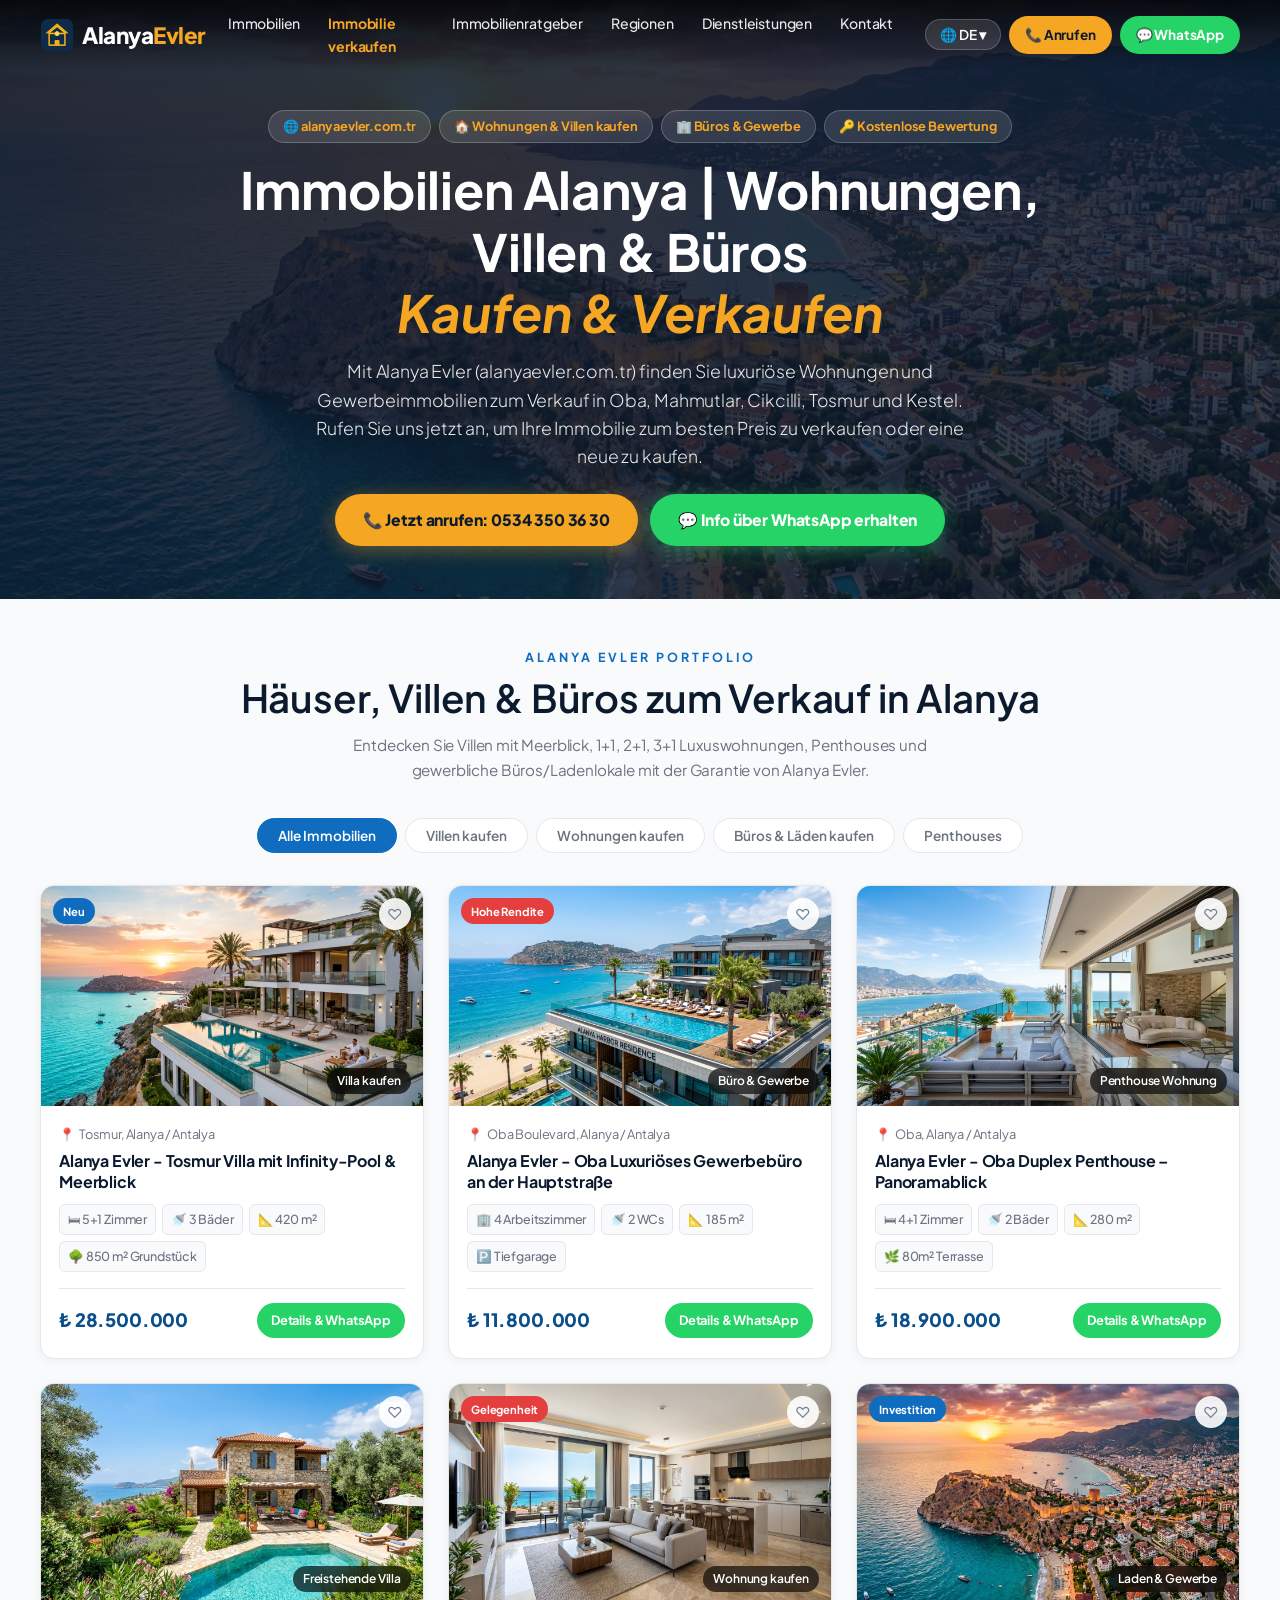
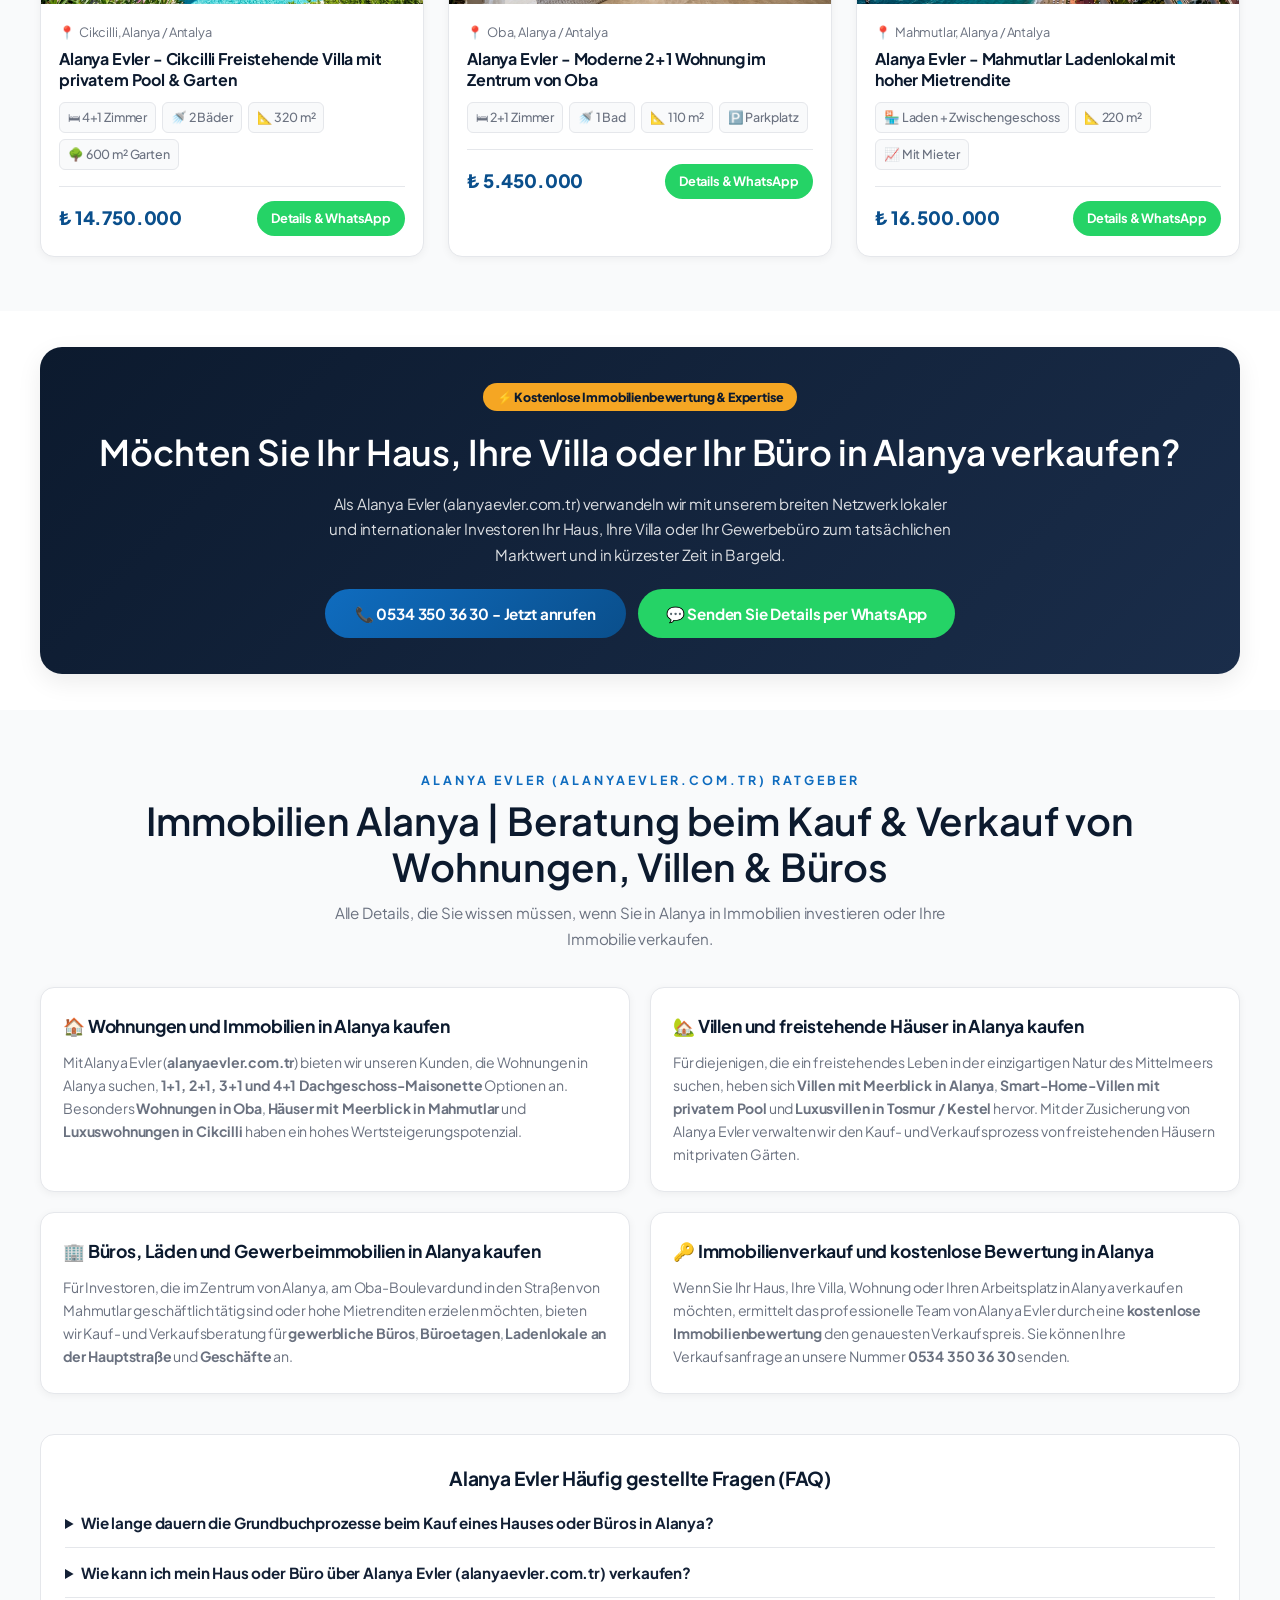
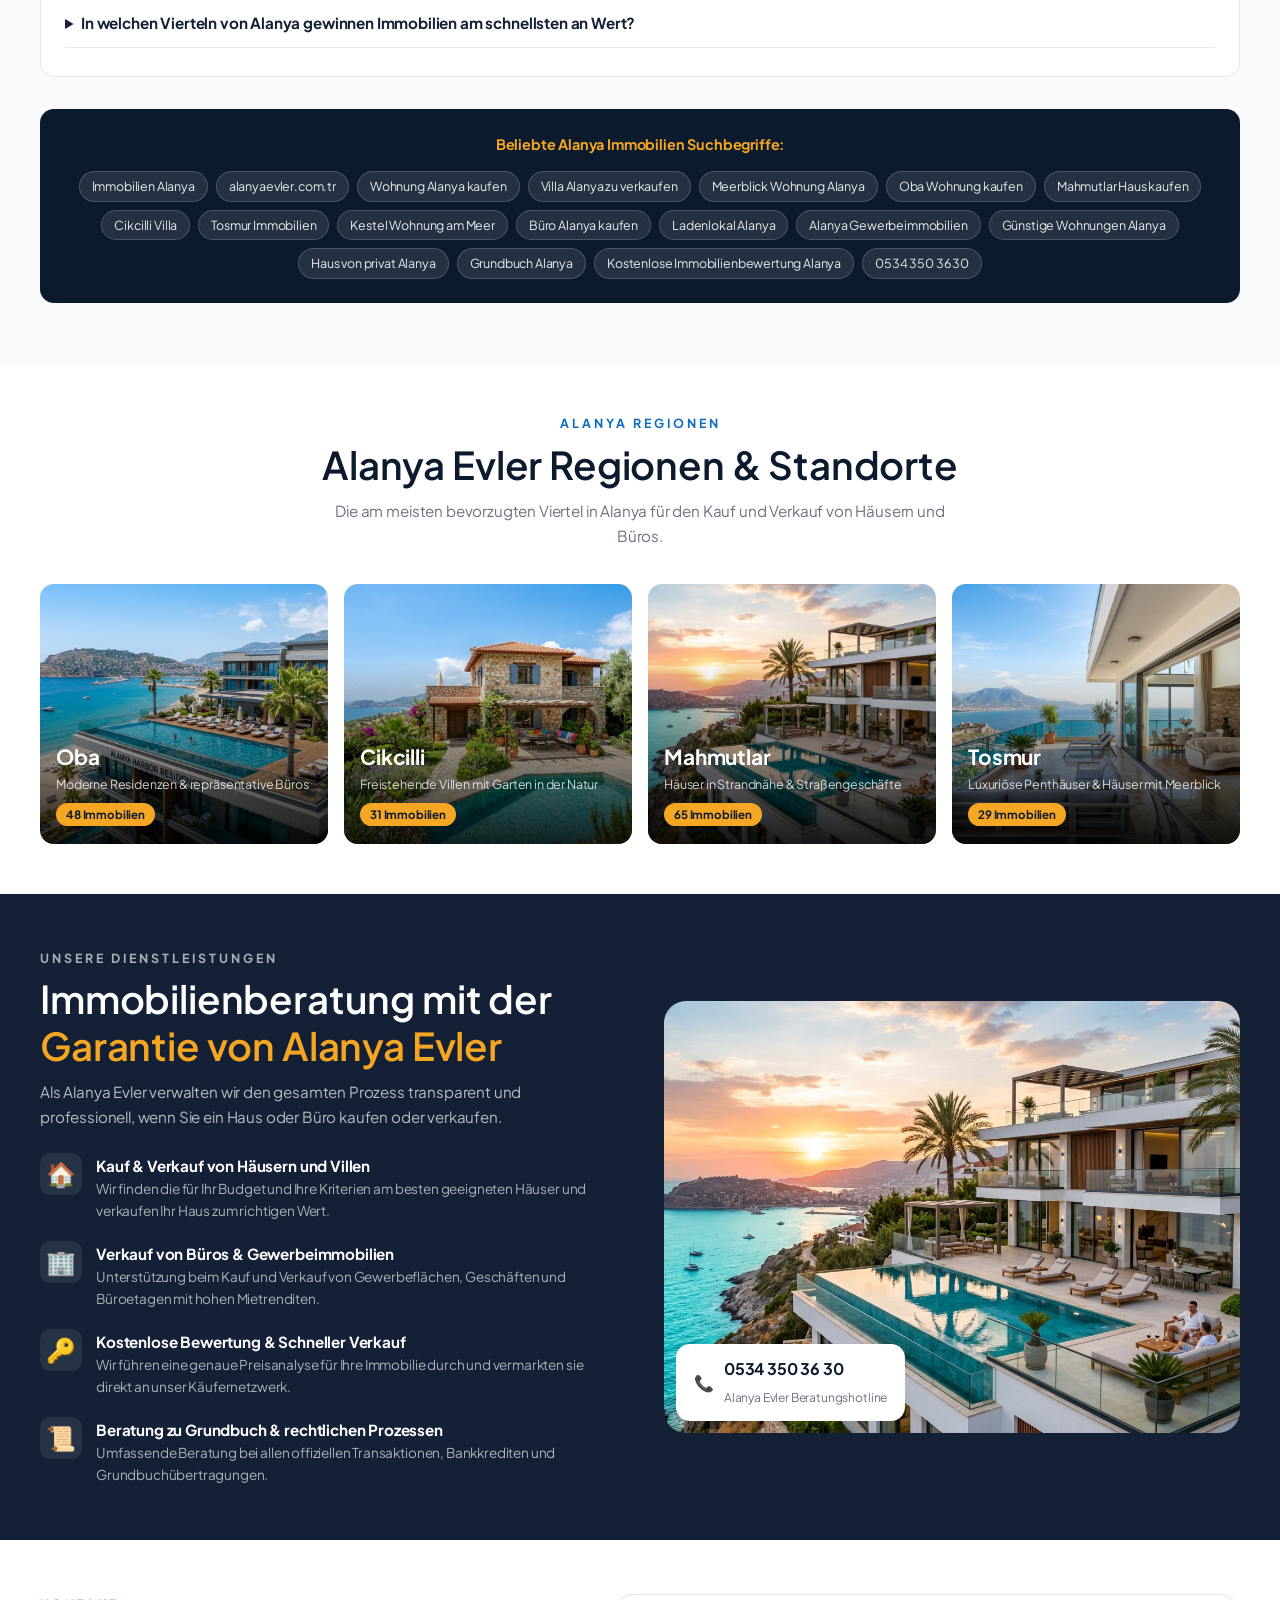
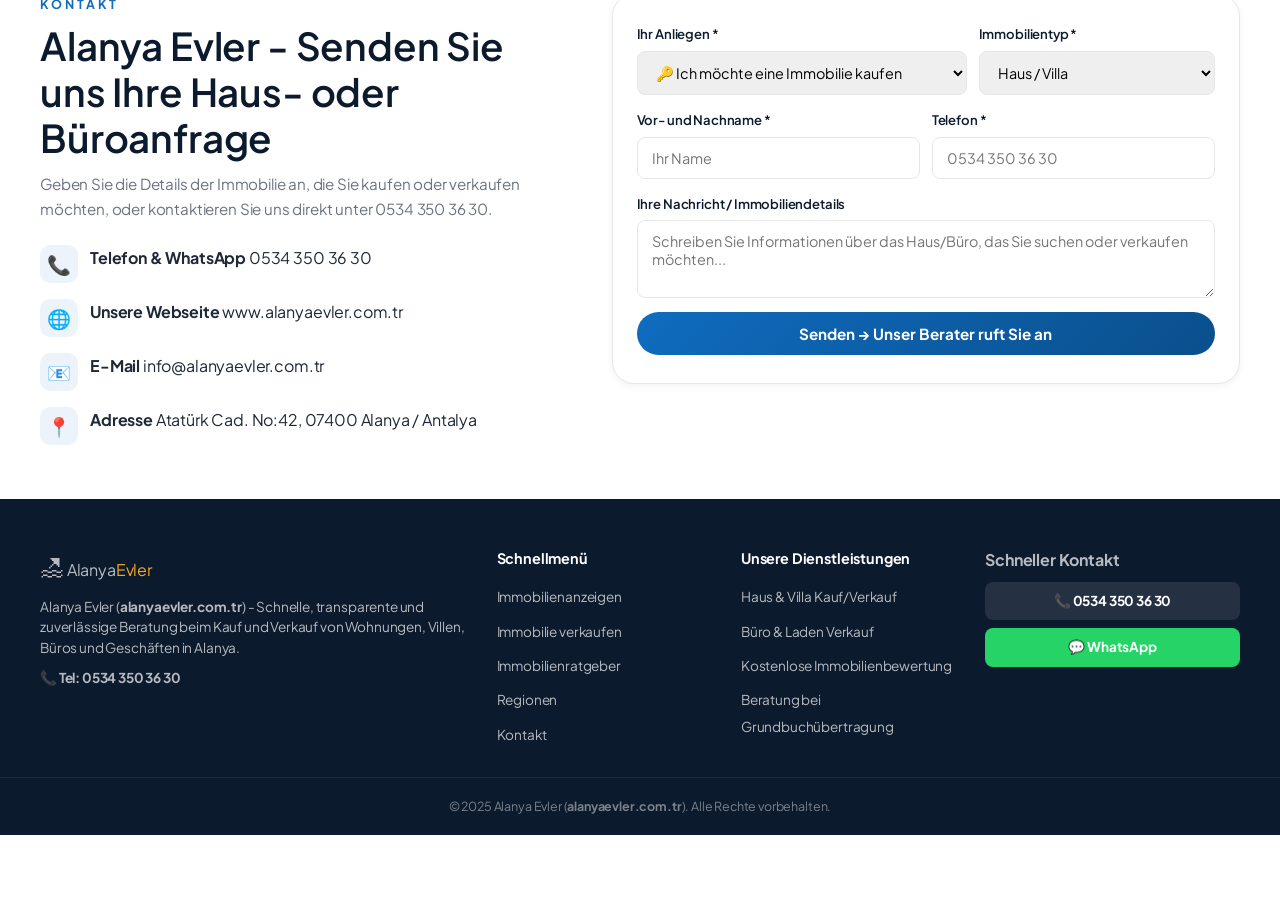
==== commit 1dcfac39: "Add modern real estate favicon (ico, svg, png) and brand logo across all language pages" ====
--- a/de/index.html
+++ b/de/index.html
@@ -1,6 +1,16 @@
 <!DOCTYPE html>
 <html lang="de">
 <head>
+  <!-- Google tag (gtag.js) -->
+  <script async src="https://www.googletagmanager.com/gtag/js?id=AW-18306847725"></script>
+  <script>
+    window.dataLayer = window.dataLayer || [];
+    function gtag(){dataLayer.push(arguments);}
+    gtag('js', new Date());
+
+    gtag('config', 'AW-18306847725');
+  </script>
+
   <meta charset="UTF-8" />
   <meta name="viewport" content="width=device-width, initial-scale=1.0" />
 
@@ -12,6 +22,12 @@
   <meta name="robots" content="index, follow, max-image-preview:large, max-snippet:-1, max-video-preview:-1" />
   <meta name="google-site-verification" content="SbpFuB-q7W7WU42CqfBKwYfPBu1md57FYNaONwI0_yk" />
   <link rel="canonical" href="https://www.alanyaevler.com.tr/de/" />
+
+  <!-- Favicon / Brand Icon -->
+  <link rel="icon" type="image/svg+xml" href="../favicon.svg" />
+  <link rel="icon" type="image/png" sizes="32x32" href="../favicon.png" />
+  <link rel="icon" type="image/x-icon" href="../favicon.ico" />
+  <link rel="apple-touch-icon" href="../apple-touch-icon.png" />
 
   <!-- Hreflang Tags for Multilingual SEO -->
   <link rel="alternate" hreflang="tr" href="https://www.alanyaevler.com.tr/" />
@@ -118,7 +134,7 @@
   <header class="navbar" id="navbar">
     <div class="nav-container">
       <a href="/de/" class="logo" id="logo-link" aria-label="Alanya Evler Startseite">
-        <span class="logo-icon">🏖</span>
+        <img src="../favicon.png" alt="Alanya Evler" class="logo-img" style="width:34px;height:34px;border-radius:8px;object-fit:cover;" />
         <span class="logo-text">Alanya<span class="logo-accent">Evler</span></span>
       </a>
 
